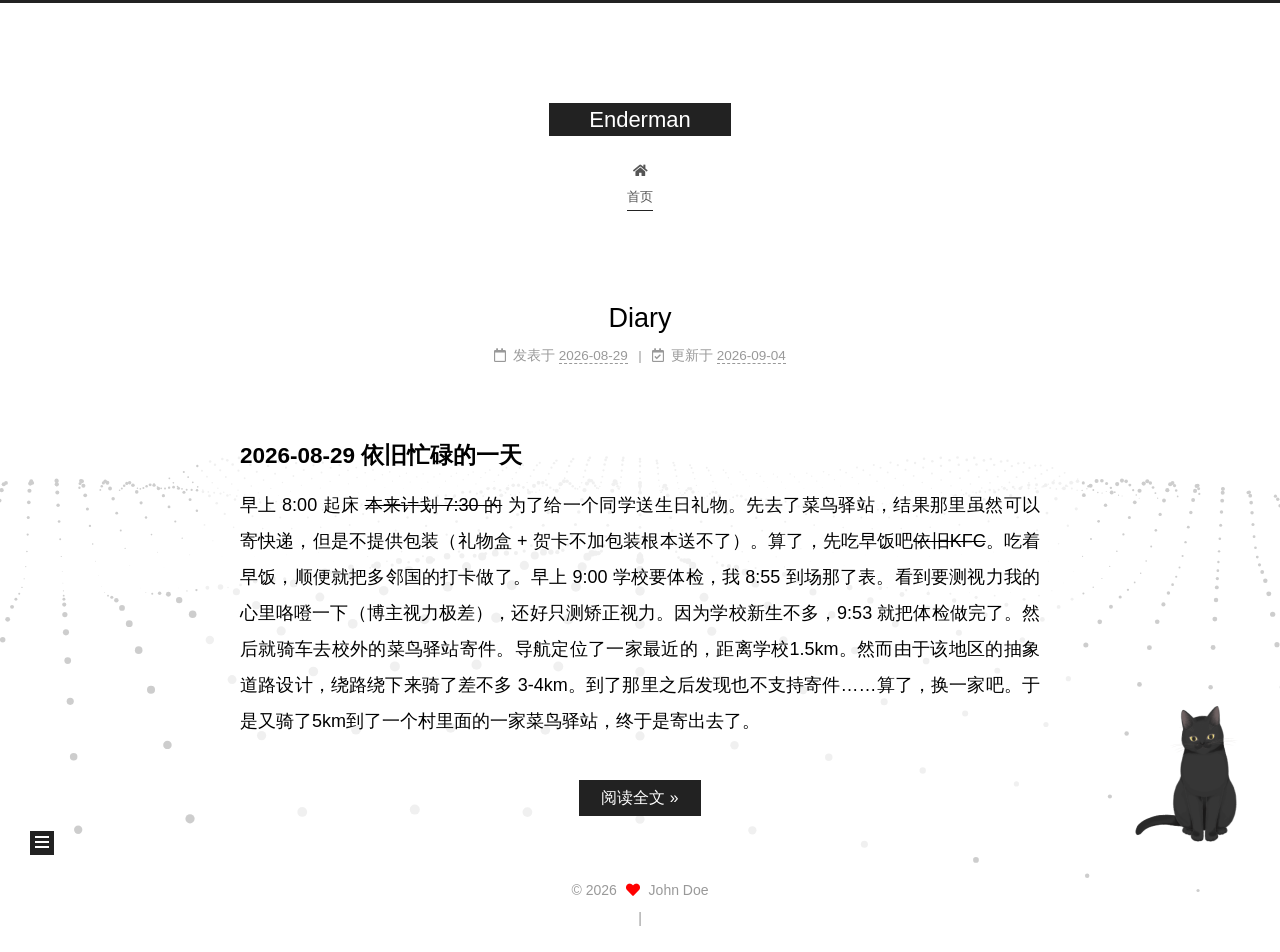
==== index.html @ 02bcd371 "Site updated: 2026-09-04 18:44:52" ====
<!DOCTYPE html>
<html lang="zh-CN">
<head>
  <meta charset="UTF-8">
<meta name="viewport" content="width=device-width, initial-scale=1, maximum-scale=2">
<meta name="theme-color" content="#222">
<meta name="generator" content="Hexo 8.1.2">
  <link rel="apple-touch-icon" sizes="180x180" href="/images/apple-touch-icon-next.png">
  <link rel="icon" type="image/png" sizes="32x32" href="/images/favicon-32x32-next.png">
  <link rel="icon" type="image/png" sizes="16x16" href="/images/favicon-16x16-next.png">
  <link rel="mask-icon" href="/images/logo.svg" color="#222">

<link rel="stylesheet" href="/css/main.css">


<link rel="stylesheet" href="/lib/font-awesome/css/all.min.css">

<script id="hexo-configurations">
    var NexT = window.NexT || {};
    var CONFIG = {"hostname":"example.com","root":"/","scheme":"Muse","version":"7.8.0","exturl":false,"sidebar":{"position":"left","display":"post","padding":18,"offset":12,"onmobile":false},"copycode":{"enable":false,"show_result":false,"style":null},"back2top":{"enable":true,"sidebar":false,"scrollpercent":true},"bookmark":{"enable":false,"color":"#222","save":"auto"},"fancybox":false,"mediumzoom":false,"lazyload":false,"pangu":false,"comments":{"style":"tabs","active":null,"storage":true,"lazyload":false,"nav":null},"algolia":{"hits":{"per_page":10},"labels":{"input_placeholder":"Search for Posts","hits_empty":"We didn't find any results for the search: ${query}","hits_stats":"${hits} results found in ${time} ms"}},"localsearch":{"enable":false,"trigger":"auto","top_n_per_article":1,"unescape":false,"preload":false},"motion":{"enable":true,"async":false,"transition":{"post_block":"fadeIn","post_header":"slideDownIn","post_body":"slideDownIn","coll_header":"slideLeftIn","sidebar":"slideUpIn"}}};
  </script>

  <meta property="og:type" content="website">
<meta property="og:title" content="Enderman">
<meta property="og:url" content="http://example.com/index.html">
<meta property="og:site_name" content="Enderman">
<meta property="og:locale" content="zh_CN">
<meta property="article:author" content="John Doe">
<meta name="twitter:card" content="summary">

<link rel="canonical" href="http://example.com/">


<script id="page-configurations">
  // https://hexo.io/docs/variables.html
  CONFIG.page = {
    sidebar: "",
    isHome : true,
    isPost : false,
    lang   : 'zh-CN'
  };
</script>

  <title>Enderman</title>
  






  <noscript>
  <style>
  .use-motion .brand,
  .use-motion .menu-item,
  .sidebar-inner,
  .use-motion .post-block,
  .use-motion .pagination,
  .use-motion .comments,
  .use-motion .post-header,
  .use-motion .post-body,
  .use-motion .collection-header { opacity: initial; }

  .use-motion .site-title,
  .use-motion .site-subtitle {
    opacity: initial;
    top: initial;
  }

  .use-motion .logo-line-before i { left: initial; }
  .use-motion .logo-line-after i { right: initial; }
  </style>
</noscript>

  <script type="text/javascript" src="/js/clicklove.js"></script>
</head>

<body itemscope itemtype="http://schema.org/WebPage">
  <div class="container use-motion">
    <div class="headband"></div>

    <header class="header" itemscope itemtype="http://schema.org/WPHeader">
      <div class="header-inner"><div class="site-brand-container">
  <div class="site-nav-toggle">
    <div class="toggle" aria-label="切换导航栏">
      <span class="toggle-line toggle-line-first"></span>
      <span class="toggle-line toggle-line-middle"></span>
      <span class="toggle-line toggle-line-last"></span>
    </div>
  </div>

  <div class="site-meta">

    <a href="/" class="brand" rel="start">
      <span class="logo-line-before"><i></i></span>
      <h1 class="site-title">Enderman</h1>
      <span class="logo-line-after"><i></i></span>
    </a>
  </div>

  <div class="site-nav-right">
    <div class="toggle popup-trigger">
    </div>
  </div>
</div>




<nav class="site-nav">
  <ul id="menu" class="main-menu menu">
        <li class="menu-item menu-item-home">

    <a href="/" rel="section"><i class="fa fa-home fa-fw"></i>首页</a>

  </li>
  </ul>
</nav>




</div>
    </header>

    
  <div class="back-to-top">
    <i class="fa fa-arrow-up"></i>
    <span>0%</span>
  </div>


    <main class="main">
      <div class="main-inner">
        <div class="content-wrap">
          

          <div class="content index posts-expand">
            
      
  
  
  <article itemscope itemtype="http://schema.org/Article" class="post-block" lang="zh-CN">
    <link itemprop="mainEntityOfPage" href="http://example.com/2026/08/29/Diary/">

    <span hidden itemprop="author" itemscope itemtype="http://schema.org/Person">
      <meta itemprop="image" content="/images/Enderman.jpg">
      <meta itemprop="name" content="John Doe">
      <meta itemprop="description" content="">
    </span>

    <span hidden itemprop="publisher" itemscope itemtype="http://schema.org/Organization">
      <meta itemprop="name" content="Enderman">
    </span>
      <header class="post-header">
        <h2 class="post-title" itemprop="name headline">
          
            <a href="/2026/08/29/Diary/" class="post-title-link" itemprop="url">Diary</a>
        </h2>

        <div class="post-meta">
            <span class="post-meta-item">
              <span class="post-meta-item-icon">
                <i class="far fa-calendar"></i>
              </span>
              <span class="post-meta-item-text">发表于</span>

              <time title="创建时间：2026-08-29 15:59:27" itemprop="dateCreated datePublished" datetime="2026-08-29T15:59:27+08:00">2026-08-29</time>
            </span>
              <span class="post-meta-item">
                <span class="post-meta-item-icon">
                  <i class="far fa-calendar-check"></i>
                </span>
                <span class="post-meta-item-text">更新于</span>
                <time title="修改时间：2026-09-04 18:44:08" itemprop="dateModified" datetime="2026-09-04T18:44:08+08:00">2026-09-04</time>
              </span>

          

        </div>
      </header>

    
    
    
    <div class="post-body" itemprop="articleBody">

      
          <h3 id="2026-08-29-依旧忙碌的一天"><a href="#2026-08-29-依旧忙碌的一天" class="headerlink" title="2026-08-29 依旧忙碌的一天"></a>2026-08-29 依旧忙碌的一天</h3><p>早上 8:00 起床 <del>本来计划 7:30 的</del> 为了给一个同学送生日礼物。先去了菜鸟驿站，结果那里虽然可以寄快递，但是不提供包装（礼物盒 + 贺卡不加包装根本送不了）。算了，先吃早饭吧<del>依旧KFC</del>。吃着早饭，顺便就把多邻国的打卡做了。早上 9:00 学校要体检，我 8:55 到场那了表。看到要测视力我的心里咯噔一下（博主视力极差），还好只测矫正视力。因为学校新生不多，9:53 就把体检做完了。然后就骑车去校外的菜鸟驿站寄件。导航定位了一家最近的，距离学校1.5km。然而由于该地区的抽象道路设计，绕路绕下来骑了差不多 3-4km。到了那里之后发现也不支持寄件……算了，换一家吧。于是又骑了5km到了一个村里面的一家菜鸟驿站，终于是寄出去了。</p>
          <!--noindex-->
            <div class="post-button">
              <a class="btn" href="/2026/08/29/Diary/#more" rel="contents">
                阅读全文 &raquo;
              </a>
            </div>
          <!--/noindex-->
        
      
    </div>

    
    
    
      <footer class="post-footer">
        <div class="post-eof"></div>
      </footer>
  </article>
  
  
  


  



          </div>
          

<script>
  window.addEventListener('tabs:register', () => {
    let { activeClass } = CONFIG.comments;
    if (CONFIG.comments.storage) {
      activeClass = localStorage.getItem('comments_active') || activeClass;
    }
    if (activeClass) {
      let activeTab = document.querySelector(`a[href="#comment-${activeClass}"]`);
      if (activeTab) {
        activeTab.click();
      }
    }
  });
  if (CONFIG.comments.storage) {
    window.addEventListener('tabs:click', event => {
      if (!event.target.matches('.tabs-comment .tab-content .tab-pane')) return;
      let commentClass = event.target.classList[1];
      localStorage.setItem('comments_active', commentClass);
    });
  }
</script>

        </div>
          
  
  <div class="toggle sidebar-toggle">
    <span class="toggle-line toggle-line-first"></span>
    <span class="toggle-line toggle-line-middle"></span>
    <span class="toggle-line toggle-line-last"></span>
  </div>

  <aside class="sidebar">
    <div class="sidebar-inner">

      <ul class="sidebar-nav motion-element">
        <li class="sidebar-nav-toc">
          文章目录
        </li>
        <li class="sidebar-nav-overview">
          站点概览
        </li>
      </ul>

      <!--noindex-->
      <div class="post-toc-wrap sidebar-panel">
      </div>
      <!--/noindex-->

      <div class="site-overview-wrap sidebar-panel">
        <div class="site-author motion-element" itemprop="author" itemscope itemtype="http://schema.org/Person">
    <img class="site-author-image" itemprop="image" alt="John Doe"
      src="/images/Enderman.jpg">
  <p class="site-author-name" itemprop="name">John Doe</p>
  <div class="site-description" itemprop="description"></div>
</div>
<div class="site-state-wrap motion-element">
  <nav class="site-state">
      <div class="site-state-item site-state-posts">
          <a href="/archives">
          <span class="site-state-item-count">1</span>
          <span class="site-state-item-name">日志</span>
        </a>
      </div>
      <div class="site-state-item site-state-tags">
        <span class="site-state-item-count">1</span>
        <span class="site-state-item-name">标签</span>
      </div>
  </nav>
</div>
  <div class="links-of-author motion-element">
      <span class="links-of-author-item">
        <a href="mailto:Xiangyu_Zheng2007@outlook.com" title="E-Mail → mailto:Xiangyu_Zheng2007@outlook.com" rel="noopener" target="_blank"><i class="fa fa-envelope fa-fw"></i>E-Mail</a>
      </span>
  </div>



      </div>

    </div>
  </aside>
  <div id="sidebar-dimmer"></div>


      </div>
    </main>

    <footer class="footer">
      <div class="footer-inner">
        

        

<div class="copyright">
  
  &copy; 
  <span itemprop="copyrightYear">2026</span>
  <span class="with-love">
    <i class="fa fa-heart"></i>
  </span>
  <span class="author" itemprop="copyrightHolder">John Doe</span>
</div>

<!--
  <div class="powered-by">由 <a href="https://hexo.io/" class="theme-link" rel="noopener" target="_blank">Hexo</a> & <a href="https://muse.theme-next.org/" class="theme-link" rel="noopener" target="_blank">NexT.Muse</a> 强力驱动
  </div>
-->

        
<div class="busuanzi-count">
  <script async src="https://busuanzi.ibruce.info/busuanzi/2.3/busuanzi.pure.mini.js"></script>
    <span class="post-meta-item" id="busuanzi_container_site_uv" style="display: none;">
      <span class="post-meta-item-icon">
        <i class="fa fa-user"></i>
      </span>
      <span class="site-uv" title="总访客量">
        <span id="busuanzi_value_site_uv"></span>
      </span>
    </span>
    <span class="post-meta-divider">|</span>
    <span class="post-meta-item" id="busuanzi_container_site_pv" style="display: none;">
      <span class="post-meta-item-icon">
        <i class="fa fa-eye"></i>
      </span>
      <span class="site-pv" title="总访问量">
        <span id="busuanzi_value_site_pv"></span>
      </span>
    </span>
</div>








      </div>
    </footer>
  </div>

  
  <script src="/lib/anime.min.js"></script>
  <script src="/lib/velocity/velocity.min.js"></script>
  <script src="/lib/velocity/velocity.ui.min.js"></script>

<script src="/js/utils.js"></script>

<script src="/js/motion.js"></script>


<script src="/js/schemes/muse.js"></script>


<script src="/js/next-boot.js"></script>


  <script defer src="/lib/three/three.min.js"></script>
    <script defer src="/lib/three/three-waves.min.js"></script>


  















  

  

<script src="/live2dw/lib/L2Dwidget.min.js?094cbace49a39548bed64abff5988b05"></script><script>L2Dwidget.init({"pluginRootPath":"live2dw/","pluginJsPath":"lib/","pluginModelPath":"assets/","tagMode":false,"log":false,"model":{"jsonPath":"/live2dw/assets/hijiki.model.json"},"display":{"position":"right","width":150,"height":300},"mobile":{"show":true}});</script></body>
</html>
---- css/main.css ----
:root {
  --body-bg-color: #fff;
  --content-bg-color: #fff;
  --card-bg-color: #f5f5f5;
  --text-color: #555;
  --blockquote-color: #666;
  --link-color: #555;
  --link-hover-color: #222;
  --brand-color: #fff;
  --brand-hover-color: #fff;
  --table-row-odd-bg-color: #f9f9f9;
  --table-row-hover-bg-color: #f5f5f5;
  --menu-item-bg-color: #f5f5f5;
  --btn-default-bg: #222;
  --btn-default-color: #fff;
  --btn-default-border-color: #222;
  --btn-default-hover-bg: #fff;
  --btn-default-hover-color: #222;
  --btn-default-hover-border-color: #222;
}
html {
  line-height: 1.15; /* 1 */
  -webkit-text-size-adjust: 100%; /* 2 */
}
body {
  margin: 0;
}
main {
  display: block;
}
h1 {
  font-size: 2em;
  margin: 0.67em 0;
}
hr {
  box-sizing: content-box; /* 1 */
  height: 0; /* 1 */
  overflow: visible; /* 2 */
}
pre {
  font-family: monospace, monospace; /* 1 */
  font-size: 1em; /* 2 */
}
a {
  background: transparent;
}
abbr[title] {
  border-bottom: none; /* 1 */
  text-decoration: underline; /* 2 */
  text-decoration: underline dotted; /* 2 */
}
b,
strong {
  font-weight: bolder;
}
code,
kbd,
samp {
  font-family: monospace, monospace; /* 1 */
  font-size: 1em; /* 2 */
}
small {
  font-size: 80%;
}
sub,
sup {
  font-size: 75%;
  line-height: 0;
  position: relative;
  vertical-align: baseline;
}
sub {
  bottom: -0.25em;
}
sup {
  top: -0.5em;
}
img {
  border-style: none;
}
button,
input,
optgroup,
select,
textarea {
  font-family: inherit; /* 1 */
  font-size: 100%; /* 1 */
  line-height: 1.15; /* 1 */
  margin: 0; /* 2 */
}
button,
input {
/* 1 */
  overflow: visible;
}
button,
select {
/* 1 */
  text-transform: none;
}
button,
[type='button'],
[type='reset'],
[type='submit'] {
  -webkit-appearance: button;
}
button::-moz-focus-inner,
[type='button']::-moz-focus-inner,
[type='reset']::-moz-focus-inner,
[type='submit']::-moz-focus-inner {
  border-style: none;
  padding: 0;
}
button:-moz-focusring,
[type='button']:-moz-focusring,
[type='reset']:-moz-focusring,
[type='submit']:-moz-focusring {
  outline: 1px dotted ButtonText;
}
fieldset {
  padding: 0.35em 0.75em 0.625em;
}
legend {
  box-sizing: border-box; /* 1 */
  color: inherit; /* 2 */
  display: table; /* 1 */
  max-width: 100%; /* 1 */
  padding: 0; /* 3 */
  white-space: normal; /* 1 */
}
progress {
  vertical-align: baseline;
}
textarea {
  overflow: auto;
}
[type='checkbox'],
[type='radio'] {
  box-sizing: border-box; /* 1 */
  padding: 0; /* 2 */
}
[type='number']::-webkit-inner-spin-button,
[type='number']::-webkit-outer-spin-button {
  height: auto;
}
[type='search'] {
  outline-offset: -2px; /* 2 */
  -webkit-appearance: textfield; /* 1 */
}
[type='search']::-webkit-search-decoration {
  -webkit-appearance: none;
}
::-webkit-file-upload-button {
  font: inherit; /* 2 */
  -webkit-appearance: button; /* 1 */
}
details {
  display: block;
}
summary {
  display: list-item;
}
template {
  display: none;
}
[hidden] {
  display: none;
}
::selection {
  background: #262a30;
  color: #eee;
}
html,
body {
  height: 100%;
}
body {
  background: var(--body-bg-color);
  color: var(--text-color);
  font-family: 'Lato', "PingFang SC", "Microsoft YaHei", sans-serif;
  font-size: 1em;
  line-height: 2;
}
@media (max-width: 991px) {
  body {
    padding-left: 0 !important;
    padding-right: 0 !important;
  }
}
h1,
h2,
h3,
h4,
h5,
h6 {
  font-family: 'Lato', "PingFang SC", "Microsoft YaHei", sans-serif;
  font-weight: bold;
  line-height: 1.5;
  margin: 20px 0 15px;
}
h1 {
  font-size: 1.5em;
}
h2 {
  font-size: 1.375em;
}
h3 {
  font-size: 1.25em;
}
h4 {
  font-size: 1.125em;
}
h5 {
  font-size: 1em;
}
h6 {
  font-size: 0.875em;
}
p {
  margin: 0 0 20px 0;
}
a,
span.exturl {
  border-bottom: 1px solid #999;
  color: var(--link-color);
  outline: 0;
  text-decoration: none;
  overflow-wrap: break-word;
  word-wrap: break-word;
  cursor: pointer;
}
a:hover,
span.exturl:hover {
  border-bottom-color: var(--link-hover-color);
  color: var(--link-hover-color);
}
iframe,
img,
video {
  display: block;
  margin-left: auto;
  margin-right: auto;
  max-width: 100%;
}
hr {
  background-image: repeating-linear-gradient(-45deg, #ddd, #ddd 4px, transparent 4px, transparent 8px);
  border: 0;
  height: 3px;
  margin: 40px 0;
}
blockquote {
  border-left: 4px solid #ddd;
  color: var(--blockquote-color);
  margin: 0;
  padding: 0 15px;
}
blockquote cite::before {
  content: '-';
  padding: 0 5px;
}
dt {
  font-weight: bold;
}
dd {
  margin: 0;
  padding: 0;
}
kbd {
  background-color: #f5f5f5;
  background-image: linear-gradient(#eee, #fff, #eee);
  border: 1px solid #ccc;
  border-radius: 0.2em;
  box-shadow: 0.1em 0.1em 0.2em rgba(0,0,0,0.1);
  color: #555;
  font-family: inherit;
  padding: 0.1em 0.3em;
  white-space: nowrap;
}
.table-container {
  overflow: auto;
}
table {
  border-collapse: collapse;
  border-spacing: 0;
  font-size: 0.875em;
  margin: 0 0 20px 0;
  width: 100%;
}
tbody tr:nth-of-type(odd) {
  background: var(--table-row-odd-bg-color);
}
tbody tr:hover {
  background: var(--table-row-hover-bg-color);
}
caption,
th,
td {
  font-weight: normal;
  padding: 8px;
  vertical-align: middle;
}
th,
td {
  border: 1px solid #ddd;
  border-bottom: 3px solid #ddd;
}
th {
  font-weight: 700;
  padding-bottom: 10px;
}
td {
  border-bottom-width: 1px;
}
.btn {
  background: var(--btn-default-bg);
  border: 2px solid var(--btn-default-border-color);
  border-radius: 0;
  color: var(--btn-default-color);
  display: inline-block;
  font-size: 0.875em;
  line-height: 2;
  padding: 0 20px;
  text-decoration: none;
  transition-property: background-color;
  transition-delay: 0s;
  transition-duration: 0.2s;
  transition-timing-function: ease-in-out;
}
.btn:hover {
  background: var(--btn-default-hover-bg);
  border-color: var(--btn-default-hover-border-color);
  color: var(--btn-default-hover-color);
}
.btn + .btn {
  margin: 0 0 8px 8px;
}
.btn .fa-fw {
  text-align: left;
  width: 1.285714285714286em;
}
.toggle {
  line-height: 0;
}
.toggle .toggle-line {
  background: #fff;
  display: inline-block;
  height: 2px;
  left: 0;
  position: relative;
  top: 0;
  transition: all 0.4s;
  vertical-align: top;
  width: 100%;
}
.toggle .toggle-line:not(:first-child) {
  margin-top: 3px;
}
.toggle.toggle-arrow .toggle-line-first {
  left: 50%;
  top: 2px;
  transform: rotate(45deg);
  width: 50%;
}
.toggle.toggle-arrow .toggle-line-middle {
  left: 2px;
  width: 90%;
}
.toggle.toggle-arrow .toggle-line-last {
  left: 50%;
  top: -2px;
  transform: rotate(-45deg);
  width: 50%;
}
.toggle.toggle-close .toggle-line-first {
  transform: rotate(-45deg);
  top: 5px;
}
.toggle.toggle-close .toggle-line-middle {
  opacity: 0;
}
.toggle.toggle-close .toggle-line-last {
  transform: rotate(45deg);
  top: -5px;
}
.highlight,
pre {
  background: #f7f7f7;
  color: #4d4d4c;
  line-height: 1.6;
  margin: 0 auto 20px;
}
pre,
code {
  font-family: consolas, Menlo, monospace, "PingFang SC", "Microsoft YaHei";
}
code {
  background: #eee;
  border-radius: 3px;
  color: #555;
  padding: 2px 4px;
  overflow-wrap: break-word;
  word-wrap: break-word;
}
.highlight *::selection {
  background: #d6d6d6;
}
.highlight pre {
  border: 0;
  margin: 0;
  padding: 10px 0;
}
.highlight table {
  border: 0;
  margin: 0;
  width: auto;
}
.highlight td {
  border: 0;
  padding: 0;
}
.highlight figcaption {
  background: #eff2f3;
  color: #4d4d4c;
  display: flex;
  font-size: 0.875em;
  justify-content: space-between;
  line-height: 1.2;
  padding: 0.5em;
}
.highlight figcaption a {
  color: #4d4d4c;
}
.highlight figcaption a:hover {
  border-bottom-color: #4d4d4c;
}
.highlight .gutter {
  -moz-user-select: none;
  -ms-user-select: none;
  -webkit-user-select: none;
  user-select: none;
}
.highlight .gutter pre {
  background: #eff2f3;
  color: #869194;
  padding-left: 10px;
  padding-right: 10px;
  text-align: right;
}
.highlight .code pre {
  background: #f7f7f7;
  padding-left: 10px;
  width: 100%;
}
.gist table {
  width: auto;
}
.gist table td {
  border: 0;
}
pre {
  overflow: auto;
  padding: 10px;
}
pre code {
  background: none;
  color: #4d4d4c;
  font-size: 0.875em;
  padding: 0;
  text-shadow: none;
}
pre .deletion {
  background: #fdd;
}
pre .addition {
  background: #dfd;
}
pre .meta {
  color: #eab700;
  -moz-user-select: none;
  -ms-user-select: none;
  -webkit-user-select: none;
  user-select: none;
}
pre .comment {
  color: #8e908c;
}
pre .variable,
pre .attribute,
pre .tag,
pre .name,
pre .regexp,
pre .ruby .constant,
pre .xml .tag .title,
pre .xml .pi,
pre .xml .doctype,
pre .html .doctype,
pre .css .id,
pre .css .class,
pre .css .pseudo {
  color: #c82829;
}
pre .number,
pre .preprocessor,
pre .built_in,
pre .builtin-name,
pre .literal,
pre .params,
pre .constant,
pre .command {
  color: #f5871f;
}
pre .ruby .class .title,
pre .css .rules .attribute,
pre .string,
pre .symbol,
pre .value,
pre .inheritance,
pre .header,
pre .ruby .symbol,
pre .xml .cdata,
pre .special,
pre .formula {
  color: #718c00;
}
pre .title,
pre .css .hexcolor {
  color: #3e999f;
}
pre .function,
pre .python .decorator,
pre .python .title,
pre .ruby .function .title,
pre .ruby .title .keyword,
pre .perl .sub,
pre .javascript .title,
pre .coffeescript .title {
  color: #4271ae;
}
pre .keyword,
pre .javascript .function {
  color: #8959a8;
}
.blockquote-center {
  border-left: none;
  margin: 40px 0;
  padding: 0;
  position: relative;
  text-align: center;
}
.blockquote-center .fa {
  display: block;
  opacity: 0.6;
  position: absolute;
  width: 100%;
}
.blockquote-center .fa-quote-left {
  border-top: 1px solid #ccc;
  text-align: left;
  top: -20px;
}
.blockquote-center .fa-quote-right {
  border-bottom: 1px solid #ccc;
  text-align: right;
  bottom: -20px;
}
.blockquote-center p,
.blockquote-center div {
  text-align: center;
}
.post-body .group-picture img {
  margin: 0 auto;
  padding: 0 3px;
}
.group-picture-row {
  margin-bottom: 6px;
  overflow: hidden;
}
.group-picture-column {
  float: left;
  margin-bottom: 10px;
}
.post-body .label {
  color: #555;
  display: inline;
  padding: 0 2px;
}
.post-body .label.default {
  background: #f0f0f0;
}
.post-body .label.primary {
  background: #efe6f7;
}
.post-body .label.info {
  background: #e5f2f8;
}
.post-body .label.success {
  background: #e7f4e9;
}
.post-body .label.warning {
  background: #fcf6e1;
}
.post-body .label.danger {
  background: #fae8eb;
}
.post-body .tabs {
  margin-bottom: 20px;
}
.post-body .tabs,
.tabs-comment {
  display: block;
  padding-top: 10px;
  position: relative;
}
.post-body .tabs ul.nav-tabs,
.tabs-comment ul.nav-tabs {
  display: flex;
  flex-wrap: wrap;
  margin: 0;
  margin-bottom: -1px;
  padding: 0;
}
@media (max-width: 413px) {
  .post-body .tabs ul.nav-tabs,
  .tabs-comment ul.nav-tabs {
    display: block;
    margin-bottom: 5px;
  }
}
.post-body .tabs ul.nav-tabs li.tab,
.tabs-comment ul.nav-tabs li.tab {
  border-bottom: 1px solid #ddd;
  border-left: 1px solid transparent;
  border-right: 1px solid transparent;
  border-top: 3px solid transparent;
  flex-grow: 1;
  list-style-type: none;
  border-radius: 0 0 0 0;
}
@media (max-width: 413px) {
  .post-body .tabs ul.nav-tabs li.tab,
  .tabs-comment ul.nav-tabs li.tab {
    border-bottom: 1px solid transparent;
    border-left: 3px solid transparent;
    border-right: 1px solid transparent;
    border-top: 1px solid transparent;
  }
}
@media (max-width: 413px) {
  .post-body .tabs ul.nav-tabs li.tab,
  .tabs-comment ul.nav-tabs li.tab {
    border-radius: 0;
  }
}
.post-body .tabs ul.nav-tabs li.tab a,
.tabs-comment ul.nav-tabs li.tab a {
  border-bottom: initial;
  display: block;
  line-height: 1.8;
  outline: 0;
  padding: 0.25em 0.75em;
  text-align: center;
  transition-delay: 0s;
  transition-duration: 0.2s;
  transition-timing-function: ease-out;
}
.post-body .tabs ul.nav-tabs li.tab a i,
.tabs-comment ul.nav-tabs li.tab a i {
  width: 1.285714285714286em;
}
.post-body .tabs ul.nav-tabs li.tab.active,
.tabs-comment ul.nav-tabs li.tab.active {
  border-bottom: 1px solid transparent;
  border-left: 1px solid #ddd;
  border-right: 1px solid #ddd;
  border-top: 3px solid #fc6423;
}
@media (max-width: 413px) {
  .post-body .tabs ul.nav-tabs li.tab.active,
  .tabs-comment ul.nav-tabs li.tab.active {
    border-bottom: 1px solid #ddd;
    border-left: 3px solid #fc6423;
    border-right: 1px solid #ddd;
    border-top: 1px solid #ddd;
  }
}
.post-body .tabs ul.nav-tabs li.tab.active a,
.tabs-comment ul.nav-tabs li.tab.active a {
  color: var(--link-color);
  cursor: default;
}
.post-body .tabs .tab-content .tab-pane,
.tabs-comment .tab-content .tab-pane {
  border: 1px solid #ddd;
  border-top: 0;
  padding: 20px 20px 0 20px;
  border-radius: 0;
}
.post-body .tabs .tab-content .tab-pane:not(.active),
.tabs-comment .tab-content .tab-pane:not(.active) {
  display: none;
}
.post-body .tabs .tab-content .tab-pane.active,
.tabs-comment .tab-content .tab-pane.active {
  display: block;
}
.post-body .tabs .tab-content .tab-pane.active:nth-of-type(1),
.tabs-comment .tab-content .tab-pane.active:nth-of-type(1) {
  border-radius: 0 0 0 0;
}
@media (max-width: 413px) {
  .post-body .tabs .tab-content .tab-pane.active:nth-of-type(1),
  .tabs-comment .tab-content .tab-pane.active:nth-of-type(1) {
    border-radius: 0;
  }
}
.post-body .note {
  border-radius: 3px;
  margin-bottom: 20px;
  padding: 1em;
  position: relative;
  border: 1px solid #eee;
  border-left-width: 5px;
}
.post-body .note h2,
.post-body .note h3,
.post-body .note h4,
.post-body .note h5,
.post-body .note h6 {
  margin-top: 0;
  border-bottom: initial;
  margin-bottom: 0;
  padding-top: 0;
}
.post-body .note p:first-child,
.post-body .note ul:first-child,
.post-body .note ol:first-child,
.post-body .note table:first-child,
.post-body .note pre:first-child,
.post-body .note blockquote:first-child,
.post-body .note img:first-child {
  margin-top: 0;
}
.post-body .note p:last-child,
.post-body .note ul:last-child,
.post-body .note ol:last-child,
.post-body .note table:last-child,
.post-body .note pre:last-child,
.post-body .note blockquote:last-child,
.post-body .note img:last-child {
  margin-bottom: 0;
}
.post-body .note.default {
  border-left-color: #777;
}
.post-body .note.default h2,
.post-body .note.default h3,
.post-body .note.default h4,
.post-body .note.default h5,
.post-body .note.default h6 {
  color: #777;
}
.post-body .note.primary {
  border-left-color: #6f42c1;
}
.post-body .note.primary h2,
.post-body .note.primary h3,
.post-body .note.primary h4,
.post-body .note.primary h5,
.post-body .note.primary h6 {
  color: #6f42c1;
}
.post-body .note.info {
  border-left-color: #428bca;
}
.post-body .note.info h2,
.post-body .note.info h3,
.post-body .note.info h4,
.post-body .note.info h5,
.post-body .note.info h6 {
  color: #428bca;
}
.post-body .note.success {
  border-left-color: #5cb85c;
}
.post-body .note.success h2,
.post-body .note.success h3,
.post-body .note.success h4,
.post-body .note.success h5,
.post-body .note.success h6 {
  color: #5cb85c;
}
.post-body .note.warning {
  border-left-color: #f0ad4e;
}
.post-body .note.warning h2,
.post-body .note.warning h3,
.post-body .note.warning h4,
.post-body .note.warning h5,
.post-body .note.warning h6 {
  color: #f0ad4e;
}
.post-body .note.danger {
  border-left-color: #d9534f;
}
.post-body .note.danger h2,
.post-body .note.danger h3,
.post-body .note.danger h4,
.post-body .note.danger h5,
.post-body .note.danger h6 {
  color: #d9534f;
}
.pagination .prev,
.pagination .next,
.pagination .page-number,
.pagination .space {
  display: inline-block;
  margin: 0 10px;
  padding: 0 11px;
  position: relative;
  top: -1px;
}
@media (max-width: 767px) {
  .pagination .prev,
  .pagination .next,
  .pagination .page-number,
  .pagination .space {
    margin: 0 5px;
  }
}
.pagination {
  border-top: 1px solid #eee;
  margin: 120px 0 0;
  text-align: center;
}
.pagination .prev,
.pagination .next,
.pagination .page-number {
  border-bottom: 0;
  border-top: 1px solid #eee;
  transition-property: border-color;
  transition-delay: 0s;
  transition-duration: 0.2s;
  transition-timing-function: ease-in-out;
}
.pagination .prev:hover,
.pagination .next:hover,
.pagination .page-number:hover {
  border-top-color: #222;
}
.pagination .space {
  margin: 0;
  padding: 0;
}
.pagination .prev {
  margin-left: 0;
}
.pagination .next {
  margin-right: 0;
}
.pagination .page-number.current {
  background: #ccc;
  border-top-color: #ccc;
  color: #fff;
}
@media (max-width: 767px) {
  .pagination {
    border-top: none;
  }
  .pagination .prev,
  .pagination .next,
  .pagination .page-number {
    border-bottom: 1px solid #eee;
    border-top: 0;
    margin-bottom: 10px;
    padding: 0 10px;
  }
  .pagination .prev:hover,
  .pagination .next:hover,
  .pagination .page-number:hover {
    border-bottom-color: #222;
  }
}
.comments {
  margin-top: 60px;
  overflow: hidden;
}
.comment-button-group {
  display: flex;
  flex-wrap: wrap-reverse;
  justify-content: center;
  margin: 1em 0;
}
.comment-button-group .comment-button {
  margin: 0.1em 0.2em;
}
.comment-button-group .comment-button.active {
  background: var(--btn-default-hover-bg);
  border-color: var(--btn-default-hover-border-color);
  color: var(--btn-default-hover-color);
}
.comment-position {
  display: none;
}
.comment-position.active {
  display: block;
}
.tabs-comment {
  background: var(--content-bg-color);
  margin-top: 4em;
  padding-top: 0;
}
.tabs-comment .comments {
  border: 0;
  box-shadow: none;
  margin-top: 0;
  padding-top: 0;
}
.container {
  min-height: 100%;
  position: relative;
}
.main-inner {
  margin: 0 auto;
  width: 700px;
}
@media (min-width: 1200px) {
  .main-inner {
    width: 800px;
  }
}
@media (min-width: 1600px) {
  .main-inner {
    width: 900px;
  }
}
@media (max-width: 767px) {
  .content-wrap {
    padding: 0 20px;
  }
}
.header {
  background: transparent;
}
.header-inner {
  margin: 0 auto;
  width: 700px;
}
@media (min-width: 1200px) {
  .header-inner {
    width: 800px;
  }
}
@media (min-width: 1600px) {
  .header-inner {
    width: 900px;
  }
}
.site-brand-container {
  display: flex;
  flex-shrink: 0;
  padding: 0 10px;
}
.headband {
  background: #222;
  height: 3px;
}
.site-meta {
  flex-grow: 1;
  text-align: center;
}
@media (max-width: 767px) {
  .site-meta {
    text-align: center;
  }
}
.brand {
  border-bottom: none;
  color: var(--brand-color);
  display: inline-block;
  line-height: 1.375em;
  padding: 0 40px;
  position: relative;
}
.brand:hover {
  color: var(--brand-hover-color);
}
.site-title {
  font-family: 'Lato', "PingFang SC", "Microsoft YaHei", sans-serif;
  font-size: 1.375em;
  font-weight: normal;
  margin: 0;
}
.site-subtitle {
  color: #999;
  font-size: 0.8125em;
  margin: 10px 0;
}
.use-motion .brand {
  opacity: 0;
}
.use-motion .site-title,
.use-motion .site-subtitle,
.use-motion .custom-logo-image {
  opacity: 0;
  position: relative;
  top: -10px;
}
.site-nav-toggle,
.site-nav-right {
  display: none;
}
@media (max-width: 767px) {
  .site-nav-toggle,
  .site-nav-right {
    display: flex;
    flex-direction: column;
    justify-content: center;
  }
}
.site-nav-toggle .toggle,
.site-nav-right .toggle {
  color: var(--text-color);
  padding: 10px;
  width: 22px;
}
.site-nav-toggle .toggle .toggle-line,
.site-nav-right .toggle .toggle-line {
  background: var(--text-color);
  border-radius: 1px;
}
.site-nav {
  display: block;
}
@media (max-width: 767px) {
  .site-nav {
    clear: both;
    display: none;
  }
}
.site-nav.site-nav-on {
  display: block;
}
.menu {
  margin-top: 20px;
  padding-left: 0;
  text-align: center;
}
.menu-item {
  display: inline-block;
  list-style: none;
  margin: 0 10px;
}
@media (max-width: 767px) {
  .menu-item {
    display: block;
    margin-top: 10px;
  }
  .menu-item.menu-item-search {
    display: none;
  }
}
.menu-item a,
.menu-item span.exturl {
  border-bottom: 0;
  display: block;
  font-size: 0.8125em;
  transition-property: border-color;
  transition-delay: 0s;
  transition-duration: 0.2s;
  transition-timing-function: ease-in-out;
}
@media (hover: none) {
  .menu-item a:hover,
  .menu-item span.exturl:hover {
    border-bottom-color: transparent !important;
  }
}
.menu-item .fa,
.menu-item .fab,
.menu-item .far,
.menu-item .fas {
  margin-right: 8px;
}
.menu-item .badge {
  display: inline-block;
  font-weight: bold;
  line-height: 1;
  margin-left: 0.35em;
  margin-top: 0.35em;
  text-align: center;
  white-space: nowrap;
}
@media (max-width: 767px) {
  .menu-item .badge {
    float: right;
    margin-left: 0;
  }
}
.menu-item-active a,
.menu .menu-item a:hover,
.menu .menu-item span.exturl:hover {
  background: var(--menu-item-bg-color);
}
.use-motion .menu-item {
  opacity: 0;
}
.sidebar {
  background: #222;
  bottom: 0;
  box-shadow: inset 0 2px 6px #000;
  position: fixed;
  top: 0;
}
@media (max-width: 991px) {
  .sidebar {
    display: none;
  }
}
.sidebar-inner {
  color: #999;
  padding: 18px 10px;
  text-align: center;
}
.cc-license {
  margin-top: 10px;
  text-align: center;
}
.cc-license .cc-opacity {
  border-bottom: none;
  opacity: 0.7;
}
.cc-license .cc-opacity:hover {
  opacity: 0.9;
}
.cc-license img {
  display: inline-block;
}
.site-author-image {
  border: 2px solid #333;
  display: block;
  margin: 0 auto;
  max-width: 96px;
  padding: 2px;
}
.site-author-name {
  color: #f5f5f5;
  font-weight: normal;
  margin: 5px 0 0;
  text-align: center;
}
.site-description {
  color: #999;
  font-size: 1em;
  margin-top: 5px;
  text-align: center;
}
.links-of-author {
  margin-top: 15px;
}
.links-of-author a,
.links-of-author span.exturl {
  border-bottom-color: #555;
  display: inline-block;
  font-size: 0.8125em;
  margin-bottom: 10px;
  margin-right: 10px;
  vertical-align: middle;
}
.links-of-author a::before,
.links-of-author span.exturl::before {
  background: #75a2ff;
  border-radius: 50%;
  content: ' ';
  display: inline-block;
  height: 4px;
  margin-right: 3px;
  vertical-align: middle;
  width: 4px;
}
.sidebar-button {
  margin-top: 15px;
}
.sidebar-button a {
  border: 1px solid #fc6423;
  border-radius: 4px;
  color: #fc6423;
  display: inline-block;
  padding: 0 15px;
}
.sidebar-button a .fa,
.sidebar-button a .fab,
.sidebar-button a .far,
.sidebar-button a .fas {
  margin-right: 5px;
}
.sidebar-button a:hover {
  background: #fc6423;
  border: 1px solid #fc6423;
  color: #fff;
}
.sidebar-button a:hover .fa,
.sidebar-button a:hover .fab,
.sidebar-button a:hover .far,
.sidebar-button a:hover .fas {
  color: #fff;
}
.links-of-blogroll {
  font-size: 0.8125em;
  margin-top: 10px;
}
.links-of-blogroll-title {
  font-size: 0.875em;
  font-weight: 600;
  margin-top: 0;
}
.links-of-blogroll-list {
  list-style: none;
  margin: 0;
  padding: 0;
}
#sidebar-dimmer {
  display: none;
}
@media (max-width: 767px) {
  #sidebar-dimmer {
    background: #000;
    display: block;
    height: 100%;
    left: 100%;
    opacity: 0;
    position: fixed;
    top: 0;
    width: 100%;
    z-index: 1100;
  }
  .sidebar-active + #sidebar-dimmer {
    opacity: 0.7;
    transform: translateX(-100%);
    transition: opacity 0.5s;
  }
}
.sidebar-nav {
  margin: 0;
  padding-bottom: 20px;
  padding-left: 0;
}
.sidebar-nav li {
  border-bottom: 1px solid transparent;
  color: #666;
  cursor: pointer;
  display: inline-block;
  font-size: 0.875em;
}
.sidebar-nav li.sidebar-nav-overview {
  margin-left: 10px;
}
.sidebar-nav li:hover {
  color: #f5f5f5;
}
.sidebar-nav .sidebar-nav-active {
  border-bottom-color: #87daff;
  color: #87daff;
}
.sidebar-nav .sidebar-nav-active:hover {
  color: #87daff;
}
.sidebar-panel {
  display: none;
  overflow-x: hidden;
  overflow-y: auto;
}
.sidebar-panel-active {
  display: block;
}
.sidebar-toggle {
  background: #222;
  bottom: 45px;
  cursor: pointer;
  height: 14px;
  left: 30px;
  padding: 5px;
  position: fixed;
  width: 14px;
  z-index: 1300;
}
@media (max-width: 991px) {
  .sidebar-toggle {
    left: 20px;
    opacity: 0.8;
    display: none;
  }
}
.sidebar-toggle:hover .toggle-line {
  background: #87daff;
}
.site-state {
  display: flex;
  justify-content: center;
  line-height: 1.4;
  margin-top: 10px;
  overflow: hidden;
  text-align: center;
  white-space: nowrap;
}
.site-state-item {
  padding: 0 15px;
}
.site-state-item:not(:first-child) {
  border-left: 1px solid #333;
}
.site-state-item a {
  border-bottom: none;
}
.site-state-item-count {
  display: block;
  font-size: 1.25em;
  font-weight: 600;
  text-align: center;
}
.site-state-item-name {
  color: inherit;
  font-size: 0.875em;
}
.footer {
  color: #999;
  font-size: 0.875em;
  padding: 20px 0;
}
.footer.footer-fixed {
  bottom: 0;
  left: 0;
  position: absolute;
  right: 0;
}
.footer-inner {
  box-sizing: border-box;
  margin: 0 auto;
  text-align: center;
  width: 700px;
}
@media (min-width: 1200px) {
  .footer-inner {
    width: 800px;
  }
}
@media (min-width: 1600px) {
  .footer-inner {
    width: 900px;
  }
}
.languages {
  display: inline-block;
  font-size: 1.125em;
  position: relative;
}
.languages .lang-select-label span {
  margin: 0 0.5em;
}
.languages .lang-select {
  height: 100%;
  left: 0;
  opacity: 0;
  position: absolute;
  top: 0;
  width: 100%;
}
.with-love {
  color: #ff0000;
  display: inline-block;
  margin: 0 5px;
}
.powered-by,
.theme-info {
  display: inline-block;
}
@-moz-keyframes iconAnimate {
  0%, 100% {
    transform: scale(1);
  }
  10%, 30% {
    transform: scale(0.9);
  }
  20%, 40%, 60%, 80% {
    transform: scale(1.1);
  }
  50%, 70% {
    transform: scale(1.1);
  }
}
@-webkit-keyframes iconAnimate {
  0%, 100% {
    transform: scale(1);
  }
  10%, 30% {
    transform: scale(0.9);
  }
  20%, 40%, 60%, 80% {
    transform: scale(1.1);
  }
  50%, 70% {
    transform: scale(1.1);
  }
}
@-o-keyframes iconAnimate {
  0%, 100% {
    transform: scale(1);
  }
  10%, 30% {
    transform: scale(0.9);
  }
  20%, 40%, 60%, 80% {
    transform: scale(1.1);
  }
  50%, 70% {
    transform: scale(1.1);
  }
}
@keyframes iconAnimate {
  0%, 100% {
    transform: scale(1);
  }
  10%, 30% {
    transform: scale(0.9);
  }
  20%, 40%, 60%, 80% {
    transform: scale(1.1);
  }
  50%, 70% {
    transform: scale(1.1);
  }
}
.back-to-top {
  font-size: 12px;
  text-align: center;
  transition-delay: 0s;
  transition-duration: 0.2s;
  transition-timing-function: ease-in-out;
}
.back-to-top {
  background: #222;
  bottom: -100px;
  box-sizing: border-box;
  color: #fff;
  cursor: pointer;
  left: 30px;
  opacity: 1;
  padding: 0 6px;
  position: fixed;
  transition-property: bottom;
  z-index: 1300;
  width: initial;
}
.back-to-top:hover {
  color: #87daff;
}
.back-to-top.back-to-top-on {
  bottom: 19px;
}
@media (max-width: 991px) {
  .back-to-top {
    left: 20px;
    opacity: 0.8;
  }
}
.post-body {
  font-family: 'Lato', "PingFang SC", "Microsoft YaHei", sans-serif;
  overflow-wrap: break-word;
  word-wrap: break-word;
}
@media (min-width: 1200px) {
  .post-body {
    font-size: 1.125em;
  }
}
.post-body .exturl .fa {
  font-size: 0.875em;
  margin-left: 4px;
}
.post-body .image-caption,
.post-body .figure .caption {
  color: #999;
  font-size: 0.875em;
  font-weight: bold;
  line-height: 1;
  margin: -20px auto 15px;
  text-align: center;
}
.post-sticky-flag {
  display: inline-block;
  transform: rotate(30deg);
}
.post-button {
  margin-top: 40px;
  text-align: center;
}
.use-motion .post-block,
.use-motion .pagination,
.use-motion .comments {
  opacity: 0;
}
.use-motion .post-header {
  opacity: 0;
}
.use-motion .post-body {
  opacity: 0;
}
.use-motion .collection-header {
  opacity: 0;
}
.posts-collapse {
  margin-left: 35px;
  position: relative;
}
@media (max-width: 767px) {
  .posts-collapse {
    margin-left: 0px;
    margin-right: 0px;
  }
}
.posts-collapse .collection-title {
  font-size: 1.125em;
  position: relative;
}
.posts-collapse .collection-title::before {
  background: #999;
  border: 1px solid #fff;
  border-radius: 50%;
  content: ' ';
  height: 10px;
  left: 0;
  margin-left: -6px;
  margin-top: -4px;
  position: absolute;
  top: 50%;
  width: 10px;
}
.posts-collapse .collection-year {
  font-size: 1.5em;
  font-weight: bold;
  margin: 60px 0;
  position: relative;
}
.posts-collapse .collection-year::before {
  background: #bbb;
  border-radius: 50%;
  content: ' ';
  height: 8px;
  left: 0;
  margin-left: -4px;
  margin-top: -4px;
  position: absolute;
  top: 50%;
  width: 8px;
}
.posts-collapse .collection-header {
  display: block;
  margin: 0 0 0 20px;
}
.posts-collapse .collection-header small {
  color: #bbb;
  margin-left: 5px;
}
.posts-collapse .post-header {
  border-bottom: 1px dashed #ccc;
  margin: 30px 0;
  padding-left: 15px;
  position: relative;
  transition-property: border;
  transition-delay: 0s;
  transition-duration: 0.2s;
  transition-timing-function: ease-in-out;
}
.posts-collapse .post-header::before {
  background: #bbb;
  border: 1px solid #fff;
  border-radius: 50%;
  content: ' ';
  height: 6px;
  left: 0;
  margin-left: -4px;
  position: absolute;
  top: 0.75em;
  transition-property: background;
  width: 6px;
  transition-delay: 0s;
  transition-duration: 0.2s;
  transition-timing-function: ease-in-out;
}
.posts-collapse .post-header:hover {
  border-bottom-color: #666;
}
.posts-collapse .post-header:hover::before {
  background: #222;
}
.posts-collapse .post-meta {
  display: inline;
  font-size: 0.75em;
  margin-right: 10px;
}
.posts-collapse .post-title {
  display: inline;
}
.posts-collapse .post-title a,
.posts-collapse .post-title span.exturl {
  border-bottom: none;
  color: var(--link-color);
}
.posts-collapse .post-title .fa-external-link-alt {
  font-size: 0.875em;
  margin-left: 5px;
}
.posts-collapse::before {
  background: #f5f5f5;
  content: ' ';
  height: 100%;
  left: 0;
  margin-left: -2px;
  position: absolute;
  top: 1.25em;
  width: 4px;
}
.post-eof {
  background: #ccc;
  height: 1px;
  margin: 80px auto 60px;
  text-align: center;
  width: 8%;
}
.post-block:last-of-type .post-eof {
  display: none;
}
.content {
  padding-top: 40px;
}
@media (min-width: 992px) {
  .post-body {
    text-align: justify;
  }
}
@media (max-width: 991px) {
  .post-body {
    text-align: justify;
  }
}
.post-body h1,
.post-body h2,
.post-body h3,
.post-body h4,
.post-body h5,
.post-body h6 {
  padding-top: 10px;
}
.post-body h1 .header-anchor,
.post-body h2 .header-anchor,
.post-body h3 .header-anchor,
.post-body h4 .header-anchor,
.post-body h5 .header-anchor,
.post-body h6 .header-anchor {
  border-bottom-style: none;
  color: #ccc;
  float: right;
  margin-left: 10px;
  visibility: hidden;
}
.post-body h1 .header-anchor:hover,
.post-body h2 .header-anchor:hover,
.post-body h3 .header-anchor:hover,
.post-body h4 .header-anchor:hover,
.post-body h5 .header-anchor:hover,
.post-body h6 .header-anchor:hover {
  color: inherit;
}
.post-body h1:hover .header-anchor,
.post-body h2:hover .header-anchor,
.post-body h3:hover .header-anchor,
.post-body h4:hover .header-anchor,
.post-body h5:hover .header-anchor,
.post-body h6:hover .header-anchor {
  visibility: visible;
}
.post-body iframe,
.post-body img,
.post-body video {
  margin-bottom: 20px;
}
.post-body .video-container {
  height: 0;
  margin-bottom: 20px;
  overflow: hidden;
  padding-top: 75%;
  position: relative;
  width: 100%;
}
.post-body .video-container iframe,
.post-body .video-container object,
.post-body .video-container embed {
  height: 100%;
  left: 0;
  margin: 0;
  position: absolute;
  top: 0;
  width: 100%;
}
.post-gallery {
  align-items: center;
  display: grid;
  grid-gap: 10px;
  grid-template-columns: 1fr 1fr 1fr;
  margin-bottom: 20px;
}
@media (max-width: 767px) {
  .post-gallery {
    grid-template-columns: 1fr 1fr;
  }
}
.post-gallery a {
  border: 0;
}
.post-gallery img {
  margin: 0;
}
.posts-expand .post-header {
  font-size: 1.125em;
}
.posts-expand .post-title {
  font-size: 1.5em;
  font-weight: normal;
  margin: initial;
  text-align: center;
  overflow-wrap: break-word;
  word-wrap: break-word;
}
.posts-expand .post-title-link {
  border-bottom: none;
  color: var(--link-color);
  display: inline-block;
  position: relative;
  vertical-align: top;
}
.posts-expand .post-title-link::before {
  background: var(--link-color);
  bottom: 0;
  content: '';
  height: 2px;
  left: 0;
  position: absolute;
  transform: scaleX(0);
  visibility: hidden;
  width: 100%;
  transition-delay: 0s;
  transition-duration: 0.2s;
  transition-timing-function: ease-in-out;
}
.posts-expand .post-title-link:hover::before {
  transform: scaleX(1);
  visibility: visible;
}
.posts-expand .post-title-link .fa-external-link-alt {
  font-size: 0.875em;
  margin-left: 5px;
}
.posts-expand .post-meta {
  color: #999;
  font-family: 'Lato', "PingFang SC", "Microsoft YaHei", sans-serif;
  font-size: 0.75em;
  margin: 3px 0 60px 0;
  text-align: center;
}
.posts-expand .post-meta .post-description {
  font-size: 0.875em;
  margin-top: 2px;
}
.posts-expand .post-meta time {
  border-bottom: 1px dashed #999;
  cursor: pointer;
}
.post-meta .post-meta-item + .post-meta-item::before {
  content: '|';
  margin: 0 0.5em;
}
.post-meta-divider {
  margin: 0 0.5em;
}
.post-meta-item-icon {
  margin-right: 3px;
}
@media (max-width: 991px) {
  .post-meta-item-icon {
    display: inline-block;
  }
}
@media (max-width: 991px) {
  .post-meta-item-text {
    display: none;
  }
}
.post-nav {
  border-top: 1px solid #eee;
  display: flex;
  justify-content: space-between;
  margin-top: 15px;
  padding: 10px 5px 0;
}
.post-nav-item {
  flex: 1;
}
.post-nav-item a {
  border-bottom: none;
  display: block;
  font-size: 0.875em;
  line-height: 1.6;
  position: relative;
}
.post-nav-item a:active {
  top: 2px;
}
.post-nav-item .fa {
  font-size: 0.75em;
}
.post-nav-item:first-child {
  margin-right: 15px;
}
.post-nav-item:first-child .fa {
  margin-right: 5px;
}
.post-nav-item:last-child {
  margin-left: 15px;
  text-align: right;
}
.post-nav-item:last-child .fa {
  margin-left: 5px;
}
.rtl.post-body p,
.rtl.post-body a,
.rtl.post-body h1,
.rtl.post-body h2,
.rtl.post-body h3,
.rtl.post-body h4,
.rtl.post-body h5,
.rtl.post-body h6,
.rtl.post-body li,
.rtl.post-body ul,
.rtl.post-body ol {
  direction: rtl;
  font-family: UKIJ Ekran;
}
.rtl.post-title {
  font-family: UKIJ Ekran;
}
.post-tags {
  margin-top: 40px;
  text-align: center;
}
.post-tags a {
  display: inline-block;
  font-size: 0.8125em;
}
.post-tags a:not(:last-child) {
  margin-right: 10px;
}
.post-widgets {
  border-top: 1px solid #eee;
  margin-top: 15px;
  text-align: center;
}
.wp_rating {
  height: 20px;
  line-height: 20px;
  margin-top: 10px;
  padding-top: 6px;
  text-align: center;
}
.social-like {
  display: flex;
  font-size: 0.875em;
  justify-content: center;
  text-align: center;
}
.reward-container {
  margin: 20px auto;
  padding: 10px 0;
  text-align: center;
  width: 90%;
}
.reward-container button {
  background: transparent;
  border: 1px solid #fc6423;
  border-radius: 0;
  color: #fc6423;
  cursor: pointer;
  line-height: 2;
  outline: 0;
  padding: 0 15px;
  vertical-align: text-top;
}
.reward-container button:hover {
  background: #fc6423;
  border: 1px solid transparent;
  color: #fa9366;
}
#qr {
  padding-top: 20px;
}
#qr a {
  border: 0;
}
#qr img {
  display: inline-block;
  margin: 0.8em 2em 0 2em;
  max-width: 100%;
  width: 180px;
}
#qr p {
  text-align: center;
}
.category-all-page .category-all-title {
  text-align: center;
}
.category-all-page .category-all {
  margin-top: 20px;
}
.category-all-page .category-list {
  list-style: none;
  margin: 0;
  padding: 0;
}
.category-all-page .category-list-item {
  margin: 5px 10px;
}
.category-all-page .category-list-count {
  color: #bbb;
}
.category-all-page .category-list-count::before {
  content: ' (';
  display: inline;
}
.category-all-page .category-list-count::after {
  content: ') ';
  display: inline;
}
.category-all-page .category-list-child {
  padding-left: 10px;
}
.event-list {
  padding: 0;
}
.event-list hr {
  background: #222;
  margin: 20px 0 45px 0;
}
.event-list hr::after {
  background: #222;
  color: #fff;
  content: 'NOW';
  display: inline-block;
  font-weight: bold;
  padding: 0 5px;
  text-align: right;
}
.event-list .event {
  background: #222;
  margin: 20px 0;
  min-height: 40px;
  padding: 15px 0 15px 10px;
}
.event-list .event .event-summary {
  color: #fff;
  margin: 0;
  padding-bottom: 3px;
}
.event-list .event .event-summary::before {
  animation: dot-flash 1s alternate infinite ease-in-out;
  color: #fff;
  content: '\f111';
  display: inline-block;
  font-size: 10px;
  margin-right: 25px;
  vertical-align: middle;
  font-family: 'Font Awesome 5 Free';
  font-weight: 900;
}
.event-list .event .event-relative-time {
  color: #bbb;
  display: inline-block;
  font-size: 12px;
  font-weight: normal;
  padding-left: 12px;
}
.event-list .event .event-details {
  color: #fff;
  display: block;
  line-height: 18px;
  margin-left: 56px;
  padding-bottom: 6px;
  padding-top: 3px;
  text-indent: -24px;
}
.event-list .event .event-details::before {
  color: #fff;
  display: inline-block;
  margin-right: 9px;
  text-align: center;
  text-indent: 0;
  width: 14px;
  font-family: 'Font Awesome 5 Free';
  font-weight: 900;
}
.event-list .event .event-details.event-location::before {
  content: '\f041';
}
.event-list .event .event-details.event-duration::before {
  content: '\f017';
}
.event-list .event-past {
  background: #f5f5f5;
}
.event-list .event-past .event-summary,
.event-list .event-past .event-details {
  color: #bbb;
  opacity: 0.9;
}
.event-list .event-past .event-summary::before,
.event-list .event-past .event-details::before {
  animation: none;
  color: #bbb;
}
@-moz-keyframes dot-flash {
  from {
    opacity: 1;
    transform: scale(1);
  }
  to {
    opacity: 0;
    transform: scale(0.8);
  }
}
@-webkit-keyframes dot-flash {
  from {
    opacity: 1;
    transform: scale(1);
  }
  to {
    opacity: 0;
    transform: scale(0.8);
  }
}
@-o-keyframes dot-flash {
  from {
    opacity: 1;
    transform: scale(1);
  }
  to {
    opacity: 0;
    transform: scale(0.8);
  }
}
@keyframes dot-flash {
  from {
    opacity: 1;
    transform: scale(1);
  }
  to {
    opacity: 0;
    transform: scale(0.8);
  }
}
ul.breadcrumb {
  font-size: 0.75em;
  list-style: none;
  margin: 1em 0;
  padding: 0 2em;
  text-align: center;
}
ul.breadcrumb li {
  display: inline;
}
ul.breadcrumb li + li::before {
  content: '/\00a0';
  font-weight: normal;
  padding: 0.5em;
}
ul.breadcrumb li + li:last-child {
  font-weight: bold;
}
.tag-cloud {
  text-align: center;
}
.tag-cloud a {
  display: inline-block;
  margin: 10px;
}
.tag-cloud a:hover {
  color: var(--link-hover-color) !important;
}
@media (max-width: 767px) {
  .header-inner,
  .main-inner,
  .footer-inner {
    width: auto;
  }
}
.header-inner {
  padding-top: 100px;
}
@media (max-width: 767px) {
  .header-inner {
    padding-top: 50px;
  }
}
.main-inner {
  padding-bottom: 60px;
}
.content {
  padding-top: 70px;
}
@media (max-width: 767px) {
  .content {
    padding-top: 35px;
  }
}
embed {
  display: block;
  margin: 0 auto 25px auto;
}
.custom-logo .site-meta-headline {
  text-align: center;
}
.custom-logo .site-title {
  color: #222;
  margin: 10px auto 0;
}
.custom-logo .site-title a {
  border: 0;
}
.custom-logo-image {
  background: #fff;
  margin: 0 auto;
  max-width: 150px;
  padding: 5px;
}
.brand {
  background: var(--btn-default-bg);
}
@media (max-width: 767px) {
  .site-nav {
    border-bottom: 1px solid #ddd;
    border-top: 1px solid #ddd;
    left: 0;
    margin: 0;
    padding: 0;
    width: 100%;
  }
}
@media (max-width: 767px) {
  .menu {
    text-align: left;
  }
}
.menu-item-active a,
.menu .menu-item a:hover,
.menu .menu-item span.exturl:hover {
  background: transparent;
  border-bottom: 1px solid var(--link-hover-color) !important;
}
@media (max-width: 767px) {
  .menu-item-active a,
  .menu .menu-item a:hover,
  .menu .menu-item span.exturl:hover {
    border-bottom: 1px dotted #ddd !important;
  }
}
@media (max-width: 767px) {
  .menu .menu-item {
    margin: 0 10px;
  }
}
.menu .menu-item a,
.menu .menu-item span.exturl {
  border-bottom: 1px solid transparent;
}
@media (max-width: 767px) {
  .menu .menu-item a,
  .menu .menu-item span.exturl {
    padding: 5px 10px;
  }
}
@media (min-width: 768px) {
  .menu .menu-item .fa,
  .menu .menu-item .fab,
  .menu .menu-item .far,
  .menu .menu-item .fas {
    display: block;
    line-height: 2;
    margin-right: 0;
    width: 100%;
  }
}
.menu .menu-item .badge {
  background: #eee;
  padding: 1px 4px;
}
.sub-menu {
  margin: 10px 0;
}
.sub-menu .menu-item {
  display: inline-block;
}
.sidebar {
  left: -320px;
}
.sidebar.sidebar-active {
  left: 0;
}
.sidebar {
  width: 320px;
  z-index: 1200;
  transition-delay: 0s;
  transition-duration: 0.2s;
  transition-timing-function: ease-out;
}
.sidebar a,
.sidebar span.exturl {
  border-bottom-color: #555;
  color: #999;
}
.sidebar a:hover,
.sidebar span.exturl:hover {
  border-bottom-color: #eee;
  color: #eee;
}
.links-of-blogroll-item {
  padding: 2px 10px;
}
.links-of-blogroll-item a,
.links-of-blogroll-item span.exturl {
  box-sizing: border-box;
  display: inline-block;
  max-width: 280px;
  overflow: hidden;
  text-overflow: ellipsis;
  white-space: nowrap;
}
.main-inner > .sub-menu,
.main-inner > .post-block,
.main-inner > .tabs-comment,
.main-inner > .comments,
.main-inner > .pagination {
  background: rgba(245,245,245,0.42);
}
body {
  color: #000;
}
.posts-expand .post-title-link {
  color: #000;
}
.posts-expand .post-meta-container {
  color: #800;
}
.sidebar {
  opacity: 0.7;
}
.header-inner {
  background: rgba(255,255,255,0.7);
}
.popup {
  opacity: 0.5;
}
.main-inner {
  background-color: rgba(255,255,255,0.7);
  padding: 0px 40px 40px 40px;
}
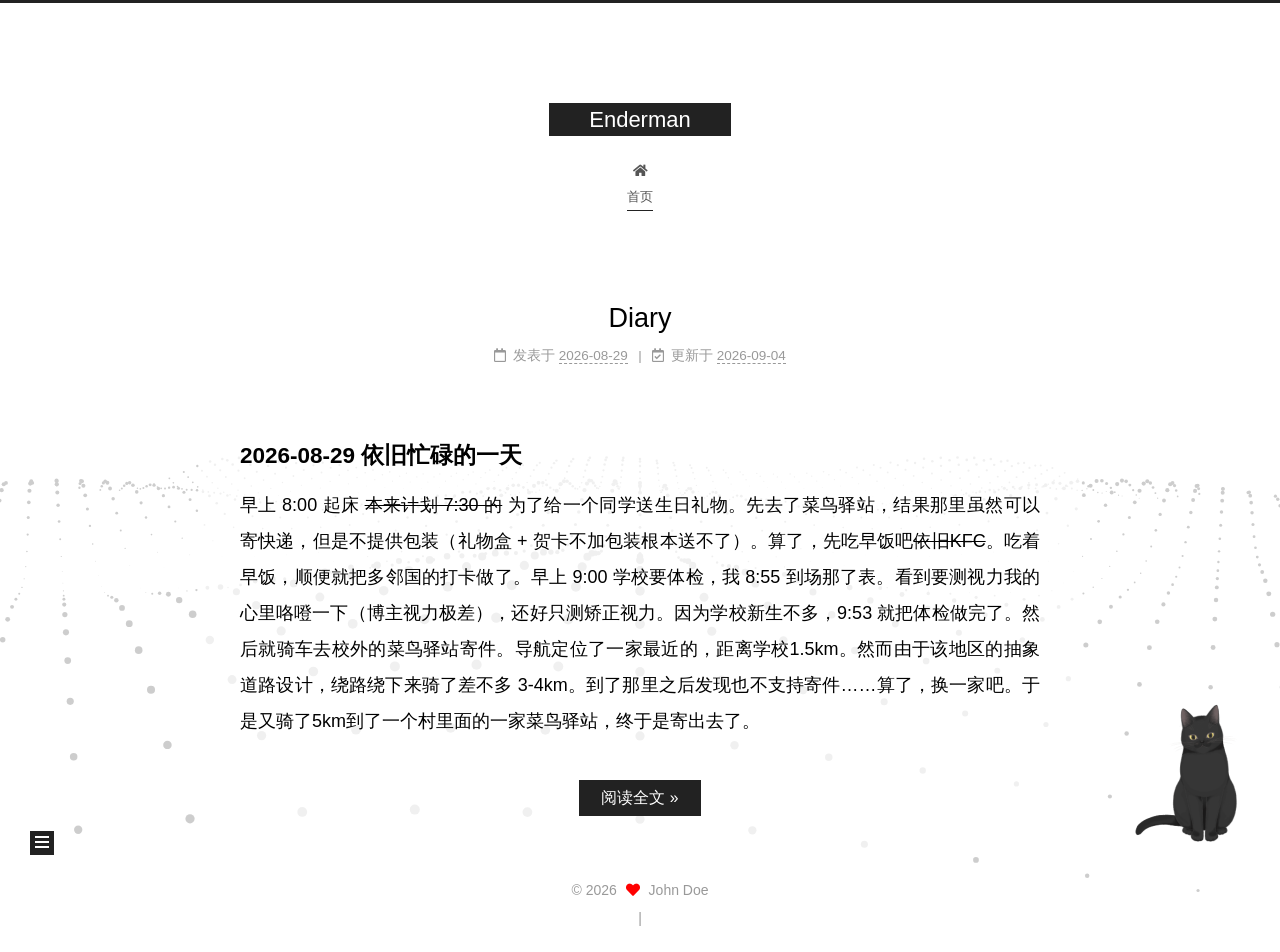
==== commit 40d6419e: "Site updated: 2026-09-04 18:46:33" ====
--- a/index.html
+++ b/index.html
@@ -172,7 +172,7 @@
                   <i class="far fa-calendar-check"></i>
                 </span>
                 <span class="post-meta-item-text">更新于</span>
-                <time title="修改时间：2026-09-04 18:44:08" itemprop="dateModified" datetime="2026-09-04T18:44:08+08:00">2026-09-04</time>
+                <time title="修改时间：2026-09-04 18:46:19" itemprop="dateModified" datetime="2026-09-04T18:46:19+08:00">2026-09-04</time>
               </span>
 
           
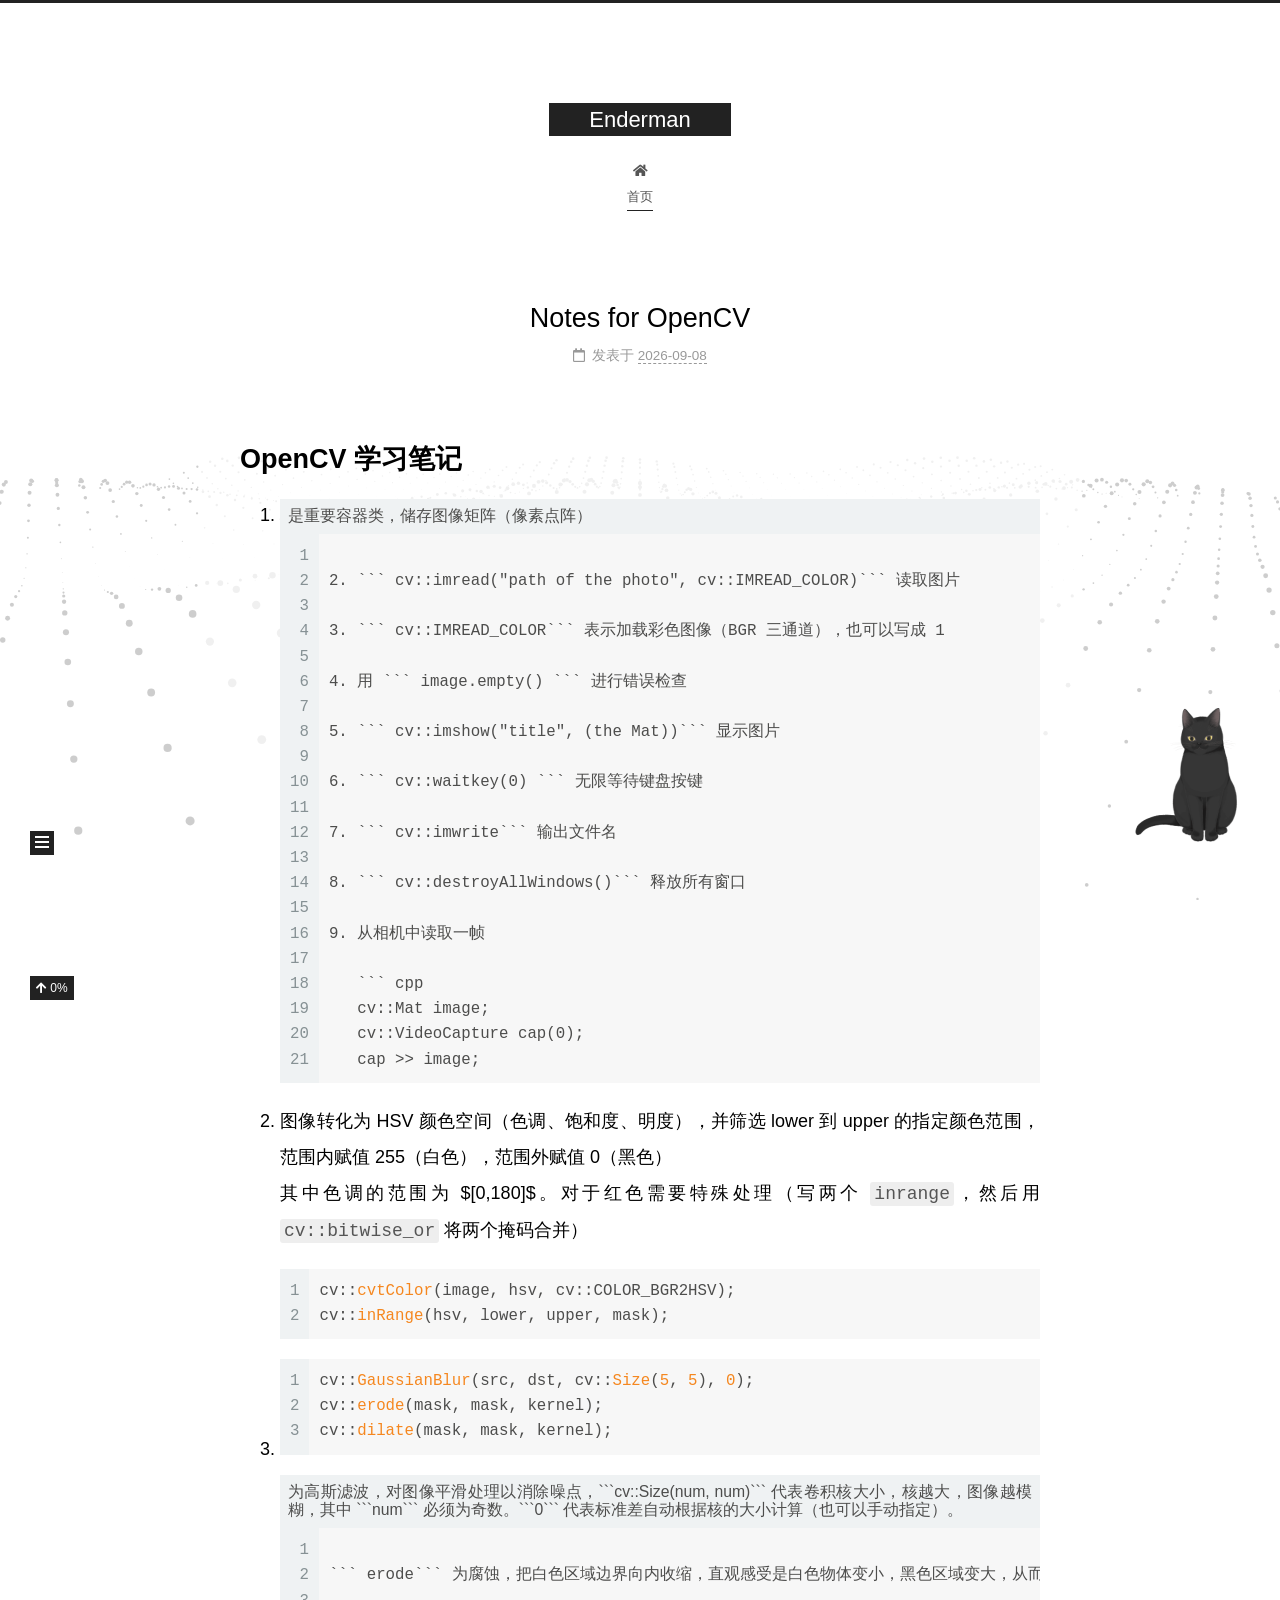
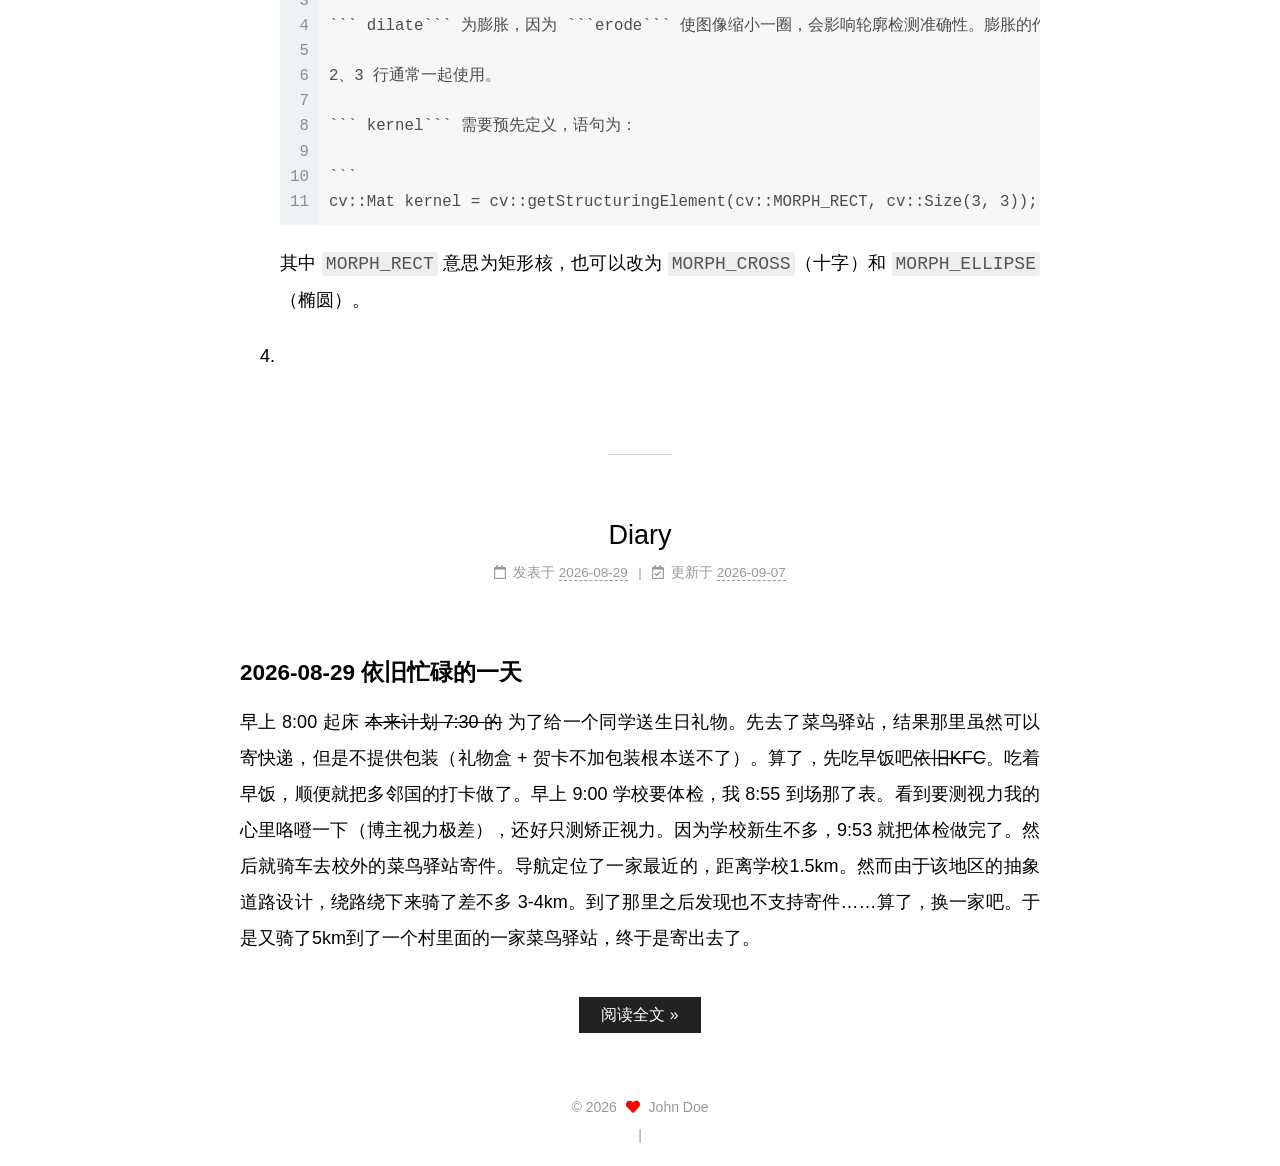
==== commit 13884f3d: "Site updated: 2026-09-08 10:15:37" ====
--- a/index.html
+++ b/index.html
@@ -141,6 +141,78 @@
   
   
   <article itemscope itemtype="http://schema.org/Article" class="post-block" lang="zh-CN">
+    <link itemprop="mainEntityOfPage" href="http://example.com/2026/09/08/Notes-for-OpenCV/">
+
+    <span hidden itemprop="author" itemscope itemtype="http://schema.org/Person">
+      <meta itemprop="image" content="/images/Enderman.jpg">
+      <meta itemprop="name" content="John Doe">
+      <meta itemprop="description" content="">
+    </span>
+
+    <span hidden itemprop="publisher" itemscope itemtype="http://schema.org/Organization">
+      <meta itemprop="name" content="Enderman">
+    </span>
+      <header class="post-header">
+        <h2 class="post-title" itemprop="name headline">
+          
+            <a href="/2026/09/08/Notes-for-OpenCV/" class="post-title-link" itemprop="url">Notes for OpenCV</a>
+        </h2>
+
+        <div class="post-meta">
+            <span class="post-meta-item">
+              <span class="post-meta-item-icon">
+                <i class="far fa-calendar"></i>
+              </span>
+              <span class="post-meta-item-text">发表于</span>
+              
+
+              <time title="创建时间：2026-09-08 09:50:00 / 修改时间：10:15:19" itemprop="dateCreated datePublished" datetime="2026-09-08T09:50:00+08:00">2026-09-08</time>
+            </span>
+
+          
+
+        </div>
+      </header>
+
+    
+    
+    
+    <div class="post-body" itemprop="articleBody">
+
+      
+          <h1 id="OpenCV-学习笔记"><a href="#OpenCV-学习笔记" class="headerlink" title="OpenCV 学习笔记"></a>OpenCV 学习笔记</h1><ol>
+<li><figure class="highlight plaintext"><figcaption><span>是重要容器类，储存图像矩阵（像素点阵）</span></figcaption><table><tr><td class="gutter"><pre><span class="line">1</span><br><span class="line">2</span><br><span class="line">3</span><br><span class="line">4</span><br><span class="line">5</span><br><span class="line">6</span><br><span class="line">7</span><br><span class="line">8</span><br><span class="line">9</span><br><span class="line">10</span><br><span class="line">11</span><br><span class="line">12</span><br><span class="line">13</span><br><span class="line">14</span><br><span class="line">15</span><br><span class="line">16</span><br><span class="line">17</span><br><span class="line">18</span><br><span class="line">19</span><br><span class="line">20</span><br><span class="line">21</span><br></pre></td><td class="code"><pre><span class="line"></span><br><span class="line">2. ``` cv::imread(&quot;path of the photo&quot;, cv::IMREAD_COLOR)``` 读取图片</span><br><span class="line"></span><br><span class="line">3. ``` cv::IMREAD_COLOR``` 表示加载彩色图像（BGR 三通道），也可以写成 1</span><br><span class="line"></span><br><span class="line">4. 用 ``` image.empty() ``` 进行错误检查 </span><br><span class="line"></span><br><span class="line">5. ``` cv::imshow(&quot;title&quot;, (the Mat))``` 显示图片</span><br><span class="line"></span><br><span class="line">6. ``` cv::waitkey(0) ``` 无限等待键盘按键</span><br><span class="line"></span><br><span class="line">7. ``` cv::imwrite``` 输出文件名</span><br><span class="line"></span><br><span class="line">8. ``` cv::destroyAllWindows()``` 释放所有窗口</span><br><span class="line"></span><br><span class="line">9. 从相机中读取一帧</span><br><span class="line"></span><br><span class="line">   ``` cpp</span><br><span class="line">   cv::Mat image;</span><br><span class="line">   cv::VideoCapture cap(0);</span><br><span class="line">   cap &gt;&gt; image;</span><br></pre></td></tr></table></figure>
+</li>
+<li><p>图像转化为 HSV 颜色空间（色调、饱和度、明度），并筛选 lower 到 upper 的指定颜色范围，范围内赋值 255（白色），范围外赋值 0（黑色）<br>其中色调的范围为 $[0,180]$。对于红色需要特殊处理（写两个 <code>inrange</code>，然后用 <code>cv::bitwise_or</code> 将两个掩码合并） </p>
+<figure class="highlight cpp"><table><tr><td class="gutter"><pre><span class="line">1</span><br><span class="line">2</span><br></pre></td><td class="code"><pre><span class="line">cv::<span class="built_in">cvtColor</span>(image, hsv, cv::COLOR_BGR2HSV);</span><br><span class="line">cv::<span class="built_in">inRange</span>(hsv, lower, upper, mask);</span><br></pre></td></tr></table></figure>
+</li>
+<li><figure class="highlight cpp"><table><tr><td class="gutter"><pre><span class="line">1</span><br><span class="line">2</span><br><span class="line">3</span><br></pre></td><td class="code"><pre><span class="line">cv::<span class="built_in">GaussianBlur</span>(src, dst, cv::<span class="built_in">Size</span>(<span class="number">5</span>, <span class="number">5</span>), <span class="number">0</span>);</span><br><span class="line">cv::<span class="built_in">erode</span>(mask, mask, kernel);</span><br><span class="line">cv::<span class="built_in">dilate</span>(mask, mask, kernel);</span><br></pre></td></tr></table></figure>
+
+<figure class="highlight plaintext"><figcaption><span>为高斯滤波，对图像平滑处理以消除噪点，```cv::Size(num, num)``` 代表卷积核大小，核越大，图像越模糊，其中 ```num``` 必须为奇数。```0``` 代表标准差自动根据核的大小计算（也可以手动指定）。</span></figcaption><table><tr><td class="gutter"><pre><span class="line">1</span><br><span class="line">2</span><br><span class="line">3</span><br><span class="line">4</span><br><span class="line">5</span><br><span class="line">6</span><br><span class="line">7</span><br><span class="line">8</span><br><span class="line">9</span><br><span class="line">10</span><br><span class="line">11</span><br></pre></td><td class="code"><pre><span class="line"></span><br><span class="line">``` erode``` 为腐蚀，把白色区域边界向内收缩，直观感受是白色物体变小，黑色区域变大，从而保留主体，去除白色噪点。</span><br><span class="line"></span><br><span class="line">``` dilate``` 为膨胀，因为 ```erode``` 使图像缩小一圈，会影响轮廓检测准确性。膨胀的作用是把缩小的尺寸补回来。</span><br><span class="line"></span><br><span class="line">2、3 行通常一起使用。</span><br><span class="line"></span><br><span class="line">``` kernel``` 需要预先定义，语句为：</span><br><span class="line"></span><br><span class="line">```  </span><br><span class="line">cv::Mat kernel = cv::getStructuringElement(cv::MORPH_RECT, cv::Size(3, 3));</span><br></pre></td></tr></table></figure>
+
+<p>其中 <code> MORPH_RECT</code> 意思为矩形核，也可以改为 <code>MORPH_CROSS</code>（十字）和 <code> MORPH_ELLIPSE</code>（椭圆）。</p>
+</li>
+<li></li>
+</ol>
+
+      
+    </div>
+
+    
+    
+    
+      <footer class="post-footer">
+        <div class="post-eof"></div>
+      </footer>
+  </article>
+  
+  
+  
+
+      
+  
+  
+  <article itemscope itemtype="http://schema.org/Article" class="post-block" lang="zh-CN">
     <link itemprop="mainEntityOfPage" href="http://example.com/2026/08/29/Diary/">
 
     <span hidden itemprop="author" itemscope itemtype="http://schema.org/Person">
@@ -172,7 +244,7 @@
                   <i class="far fa-calendar-check"></i>
                 </span>
                 <span class="post-meta-item-text">更新于</span>
-                <time title="修改时间：2026-09-04 18:46:19" itemprop="dateModified" datetime="2026-09-04T18:46:19+08:00">2026-09-04</time>
+                <time title="修改时间：2026-09-07 16:21:07" itemprop="dateModified" datetime="2026-09-07T16:21:07+08:00">2026-09-07</time>
               </span>
 
           
@@ -276,12 +348,12 @@
   <nav class="site-state">
       <div class="site-state-item site-state-posts">
           <a href="/archives">
-          <span class="site-state-item-count">1</span>
+          <span class="site-state-item-count">2</span>
           <span class="site-state-item-name">日志</span>
         </a>
       </div>
       <div class="site-state-item site-state-tags">
-        <span class="site-state-item-count">1</span>
+        <span class="site-state-item-count">2</span>
         <span class="site-state-item-name">标签</span>
       </div>
   </nav>
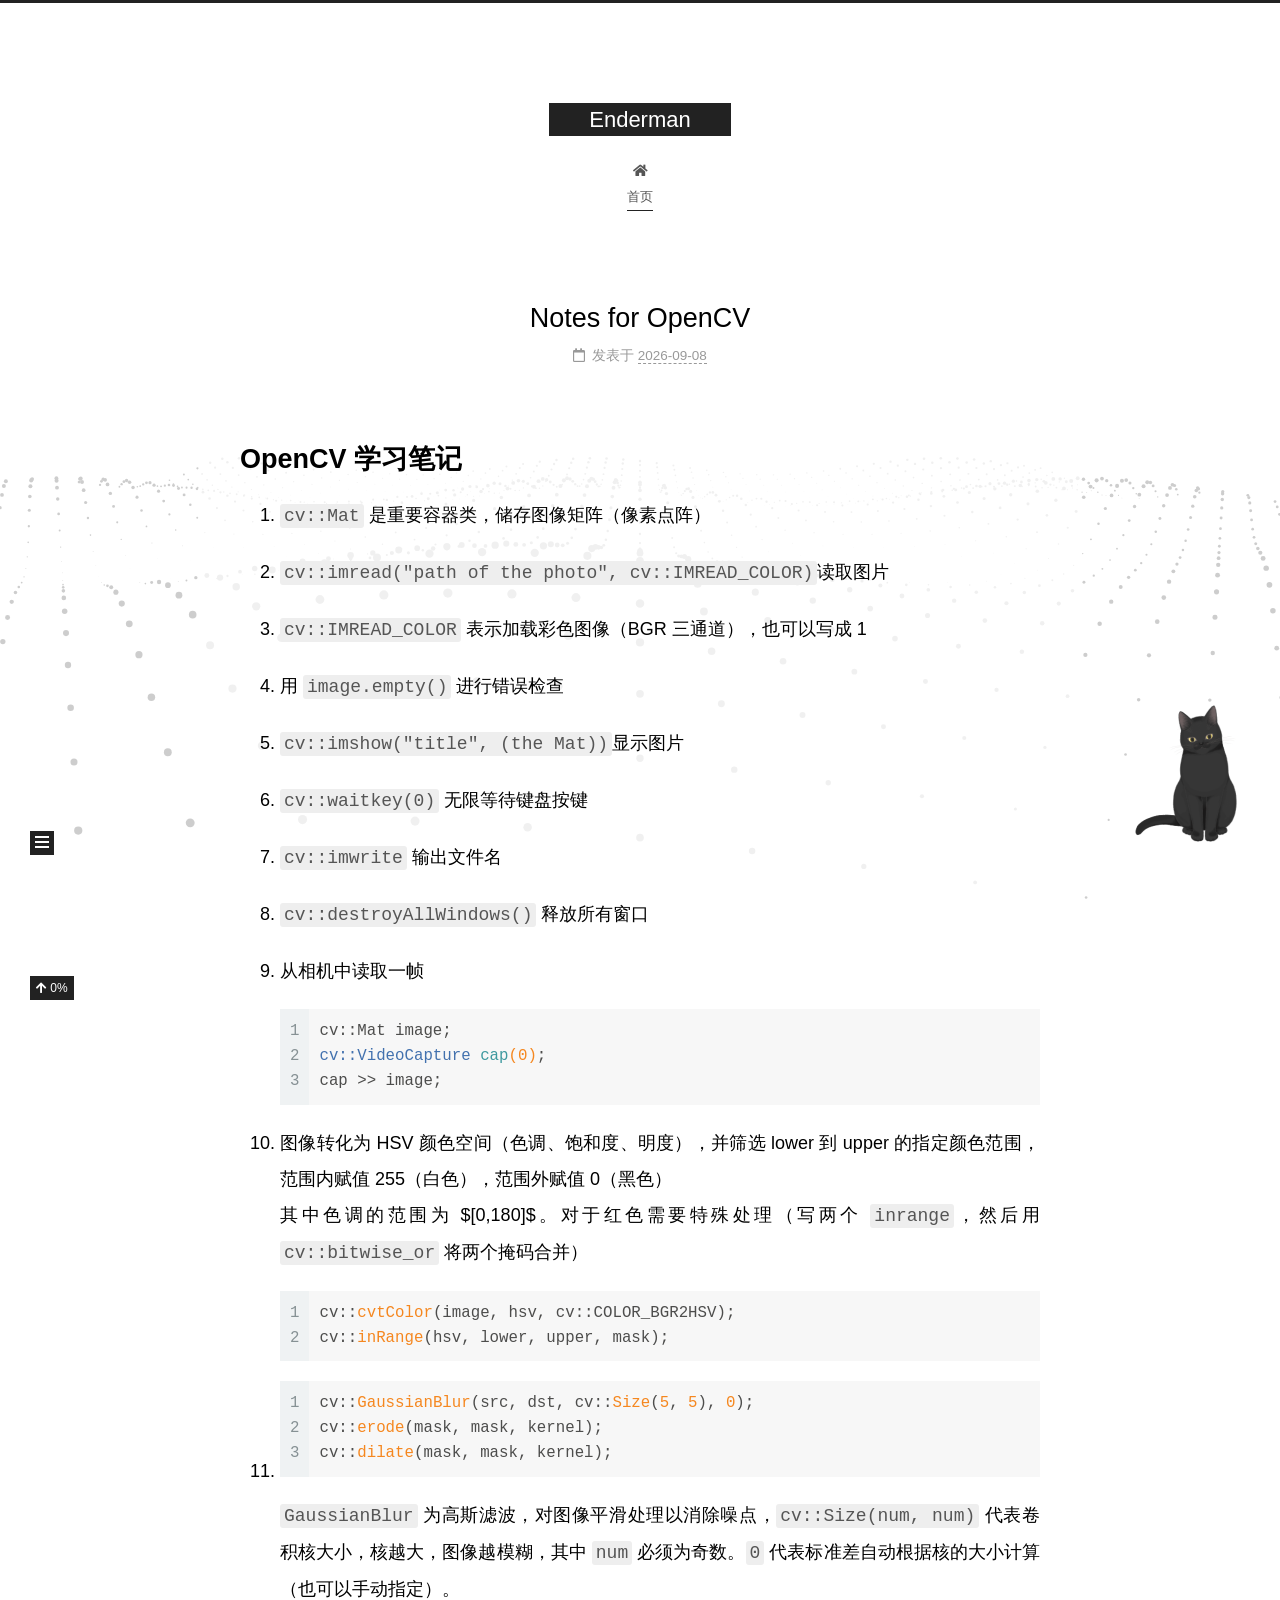
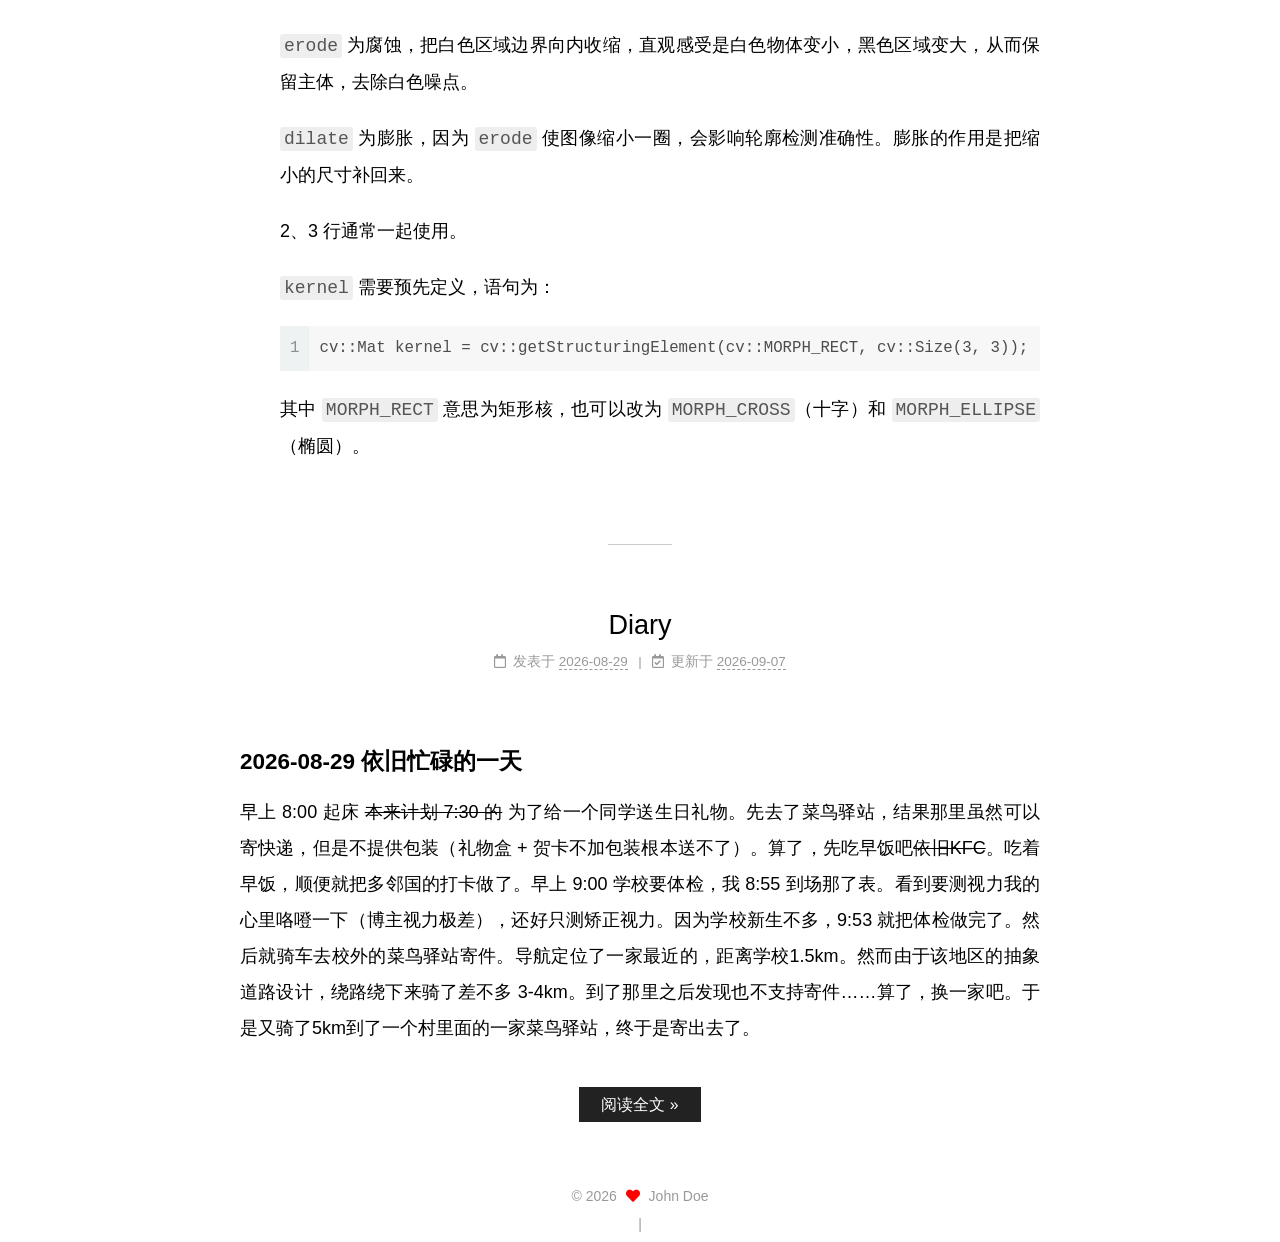
==== commit e05bb690: "Site updated: 2026-09-08 10:21:28" ====
--- a/index.html
+++ b/index.html
@@ -166,7 +166,7 @@
               <span class="post-meta-item-text">发表于</span>
               
 
-              <time title="创建时间：2026-09-08 09:50:00 / 修改时间：10:15:19" itemprop="dateCreated datePublished" datetime="2026-09-08T09:50:00+08:00">2026-09-08</time>
+              <time title="创建时间：2026-09-08 09:50:00 / 修改时间：10:20:59" itemprop="dateCreated datePublished" datetime="2026-09-08T09:50:00+08:00">2026-09-08</time>
             </span>
 
           
@@ -181,18 +181,39 @@
 
       
           <h1 id="OpenCV-学习笔记"><a href="#OpenCV-学习笔记" class="headerlink" title="OpenCV 学习笔记"></a>OpenCV 学习笔记</h1><ol>
-<li><figure class="highlight plaintext"><figcaption><span>是重要容器类，储存图像矩阵（像素点阵）</span></figcaption><table><tr><td class="gutter"><pre><span class="line">1</span><br><span class="line">2</span><br><span class="line">3</span><br><span class="line">4</span><br><span class="line">5</span><br><span class="line">6</span><br><span class="line">7</span><br><span class="line">8</span><br><span class="line">9</span><br><span class="line">10</span><br><span class="line">11</span><br><span class="line">12</span><br><span class="line">13</span><br><span class="line">14</span><br><span class="line">15</span><br><span class="line">16</span><br><span class="line">17</span><br><span class="line">18</span><br><span class="line">19</span><br><span class="line">20</span><br><span class="line">21</span><br></pre></td><td class="code"><pre><span class="line"></span><br><span class="line">2. ``` cv::imread(&quot;path of the photo&quot;, cv::IMREAD_COLOR)``` 读取图片</span><br><span class="line"></span><br><span class="line">3. ``` cv::IMREAD_COLOR``` 表示加载彩色图像（BGR 三通道），也可以写成 1</span><br><span class="line"></span><br><span class="line">4. 用 ``` image.empty() ``` 进行错误检查 </span><br><span class="line"></span><br><span class="line">5. ``` cv::imshow(&quot;title&quot;, (the Mat))``` 显示图片</span><br><span class="line"></span><br><span class="line">6. ``` cv::waitkey(0) ``` 无限等待键盘按键</span><br><span class="line"></span><br><span class="line">7. ``` cv::imwrite``` 输出文件名</span><br><span class="line"></span><br><span class="line">8. ``` cv::destroyAllWindows()``` 释放所有窗口</span><br><span class="line"></span><br><span class="line">9. 从相机中读取一帧</span><br><span class="line"></span><br><span class="line">   ``` cpp</span><br><span class="line">   cv::Mat image;</span><br><span class="line">   cv::VideoCapture cap(0);</span><br><span class="line">   cap &gt;&gt; image;</span><br></pre></td></tr></table></figure>
+<li><p><code>cv::Mat</code> 是重要容器类，储存图像矩阵（像素点阵）</p>
+</li>
+<li><p><code>cv::imread(&quot;path of the photo&quot;, cv::IMREAD_COLOR)</code>读取图片</p>
+</li>
+<li><p><code> cv::IMREAD_COLOR</code> 表示加载彩色图像（BGR 三通道），也可以写成 1</p>
+</li>
+<li><p>用 <code>image.empty()</code> 进行错误检查 </p>
+</li>
+<li><p><code> cv::imshow(&quot;title&quot;, (the Mat))</code>显示图片</p>
+</li>
+<li><p><code>cv::waitkey(0)</code> 无限等待键盘按键</p>
+</li>
+<li><p><code> cv::imwrite</code> 输出文件名</p>
+</li>
+<li><p><code> cv::destroyAllWindows()</code> 释放所有窗口</p>
+</li>
+<li><p>从相机中读取一帧</p>
+<figure class="highlight cpp"><table><tr><td class="gutter"><pre><span class="line">1</span><br><span class="line">2</span><br><span class="line">3</span><br></pre></td><td class="code"><pre><span class="line">cv::Mat image;</span><br><span class="line"><span class="function">cv::VideoCapture <span class="title">cap</span><span class="params">(<span class="number">0</span>)</span></span>;</span><br><span class="line">cap &gt;&gt; image;</span><br></pre></td></tr></table></figure>
 </li>
 <li><p>图像转化为 HSV 颜色空间（色调、饱和度、明度），并筛选 lower 到 upper 的指定颜色范围，范围内赋值 255（白色），范围外赋值 0（黑色）<br>其中色调的范围为 $[0,180]$。对于红色需要特殊处理（写两个 <code>inrange</code>，然后用 <code>cv::bitwise_or</code> 将两个掩码合并） </p>
 <figure class="highlight cpp"><table><tr><td class="gutter"><pre><span class="line">1</span><br><span class="line">2</span><br></pre></td><td class="code"><pre><span class="line">cv::<span class="built_in">cvtColor</span>(image, hsv, cv::COLOR_BGR2HSV);</span><br><span class="line">cv::<span class="built_in">inRange</span>(hsv, lower, upper, mask);</span><br></pre></td></tr></table></figure>
 </li>
 <li><figure class="highlight cpp"><table><tr><td class="gutter"><pre><span class="line">1</span><br><span class="line">2</span><br><span class="line">3</span><br></pre></td><td class="code"><pre><span class="line">cv::<span class="built_in">GaussianBlur</span>(src, dst, cv::<span class="built_in">Size</span>(<span class="number">5</span>, <span class="number">5</span>), <span class="number">0</span>);</span><br><span class="line">cv::<span class="built_in">erode</span>(mask, mask, kernel);</span><br><span class="line">cv::<span class="built_in">dilate</span>(mask, mask, kernel);</span><br></pre></td></tr></table></figure>
 
-<figure class="highlight plaintext"><figcaption><span>为高斯滤波，对图像平滑处理以消除噪点，```cv::Size(num, num)``` 代表卷积核大小，核越大，图像越模糊，其中 ```num``` 必须为奇数。```0``` 代表标准差自动根据核的大小计算（也可以手动指定）。</span></figcaption><table><tr><td class="gutter"><pre><span class="line">1</span><br><span class="line">2</span><br><span class="line">3</span><br><span class="line">4</span><br><span class="line">5</span><br><span class="line">6</span><br><span class="line">7</span><br><span class="line">8</span><br><span class="line">9</span><br><span class="line">10</span><br><span class="line">11</span><br></pre></td><td class="code"><pre><span class="line"></span><br><span class="line">``` erode``` 为腐蚀，把白色区域边界向内收缩，直观感受是白色物体变小，黑色区域变大，从而保留主体，去除白色噪点。</span><br><span class="line"></span><br><span class="line">``` dilate``` 为膨胀，因为 ```erode``` 使图像缩小一圈，会影响轮廓检测准确性。膨胀的作用是把缩小的尺寸补回来。</span><br><span class="line"></span><br><span class="line">2、3 行通常一起使用。</span><br><span class="line"></span><br><span class="line">``` kernel``` 需要预先定义，语句为：</span><br><span class="line"></span><br><span class="line">```  </span><br><span class="line">cv::Mat kernel = cv::getStructuringElement(cv::MORPH_RECT, cv::Size(3, 3));</span><br></pre></td></tr></table></figure>
+<p><code> GaussianBlur</code> 为高斯滤波，对图像平滑处理以消除噪点，<code>cv::Size(num, num)</code> 代表卷积核大小，核越大，图像越模糊，其中 <code>num</code> 必须为奇数。<code>0</code> 代表标准差自动根据核的大小计算（也可以手动指定）。</p>
+<p><code> erode</code> 为腐蚀，把白色区域边界向内收缩，直观感受是白色物体变小，黑色区域变大，从而保留主体，去除白色噪点。</p>
+<p><code> dilate</code> 为膨胀，因为 <code>erode</code> 使图像缩小一圈，会影响轮廓检测准确性。膨胀的作用是把缩小的尺寸补回来。</p>
+<p>2、3 行通常一起使用。</p>
+<p><code> kernel</code> 需要预先定义，语句为：</p>
+<figure class="highlight plaintext"><table><tr><td class="gutter"><pre><span class="line">1</span><br></pre></td><td class="code"><pre><span class="line">cv::Mat kernel = cv::getStructuringElement(cv::MORPH_RECT, cv::Size(3, 3));</span><br></pre></td></tr></table></figure>
 
 <p>其中 <code> MORPH_RECT</code> 意思为矩形核，也可以改为 <code>MORPH_CROSS</code>（十字）和 <code> MORPH_ELLIPSE</code>（椭圆）。</p>
 </li>
-<li></li>
 </ol>
 
       
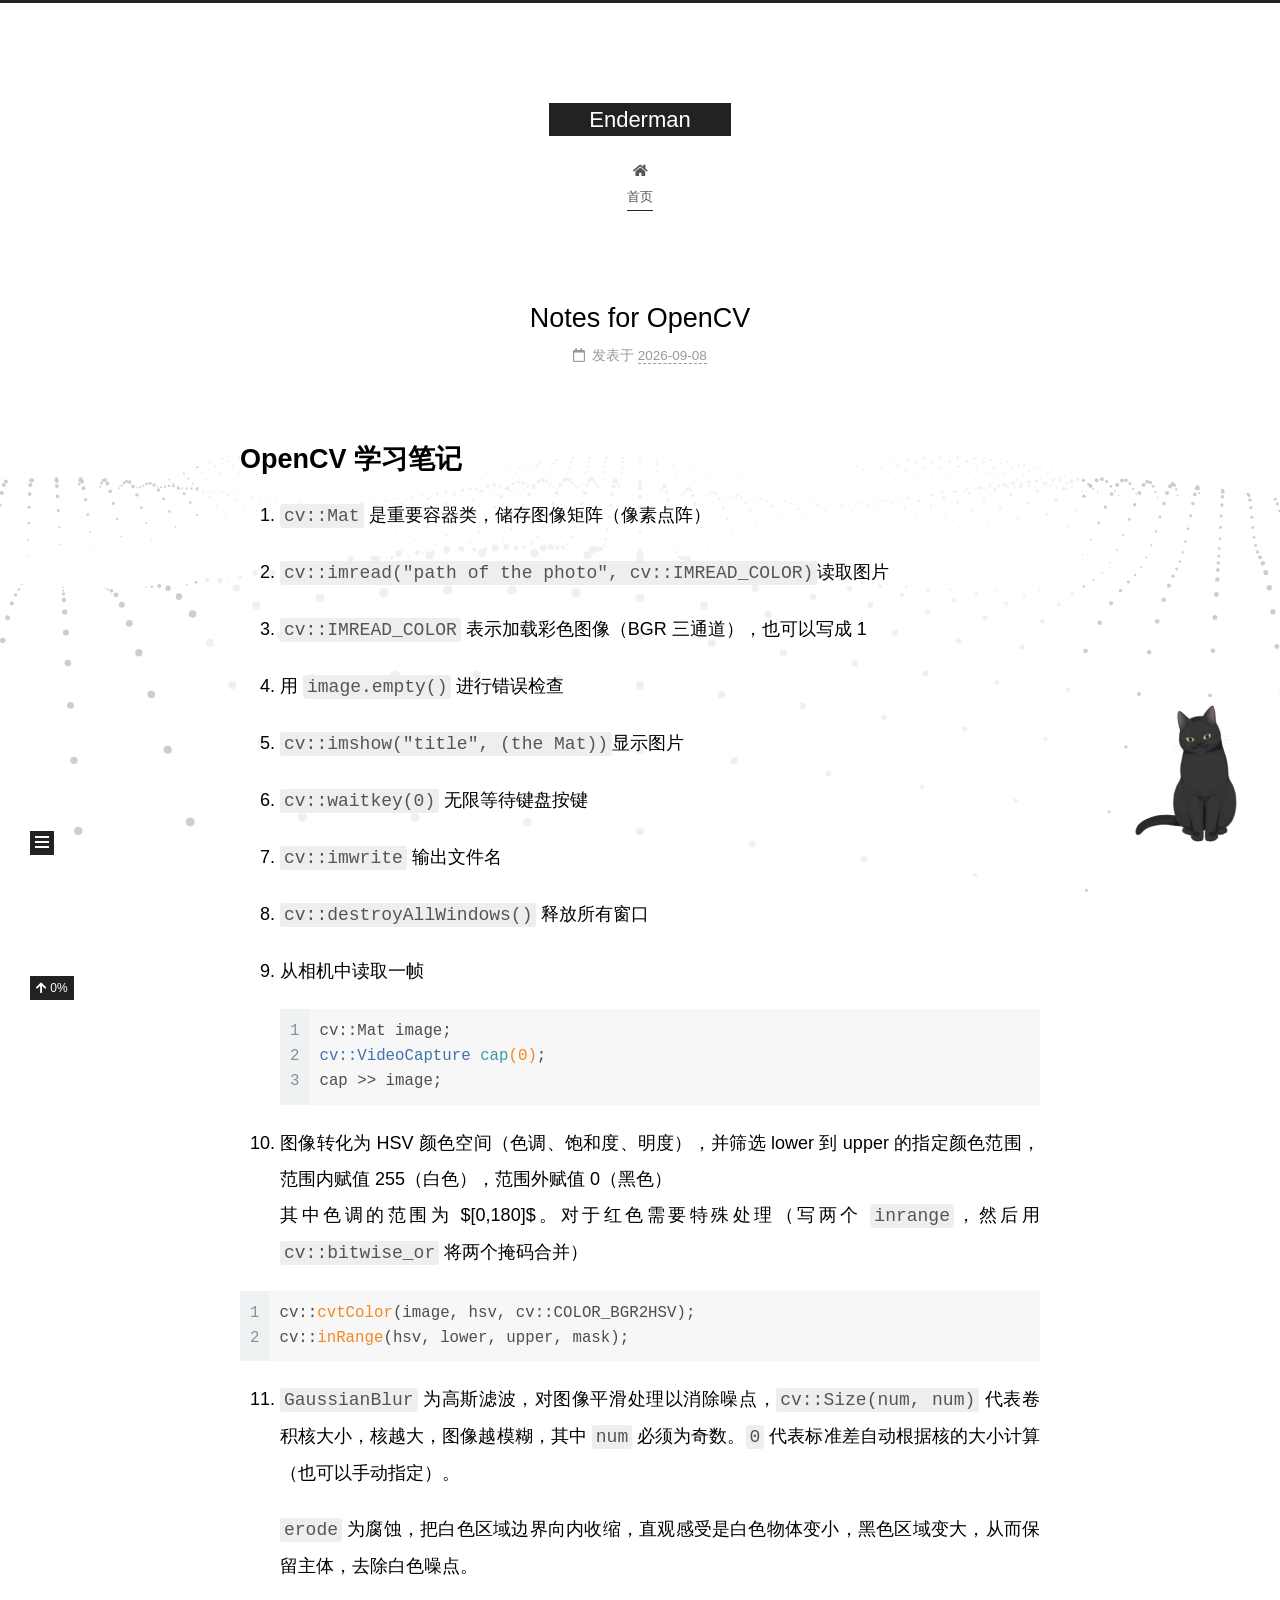
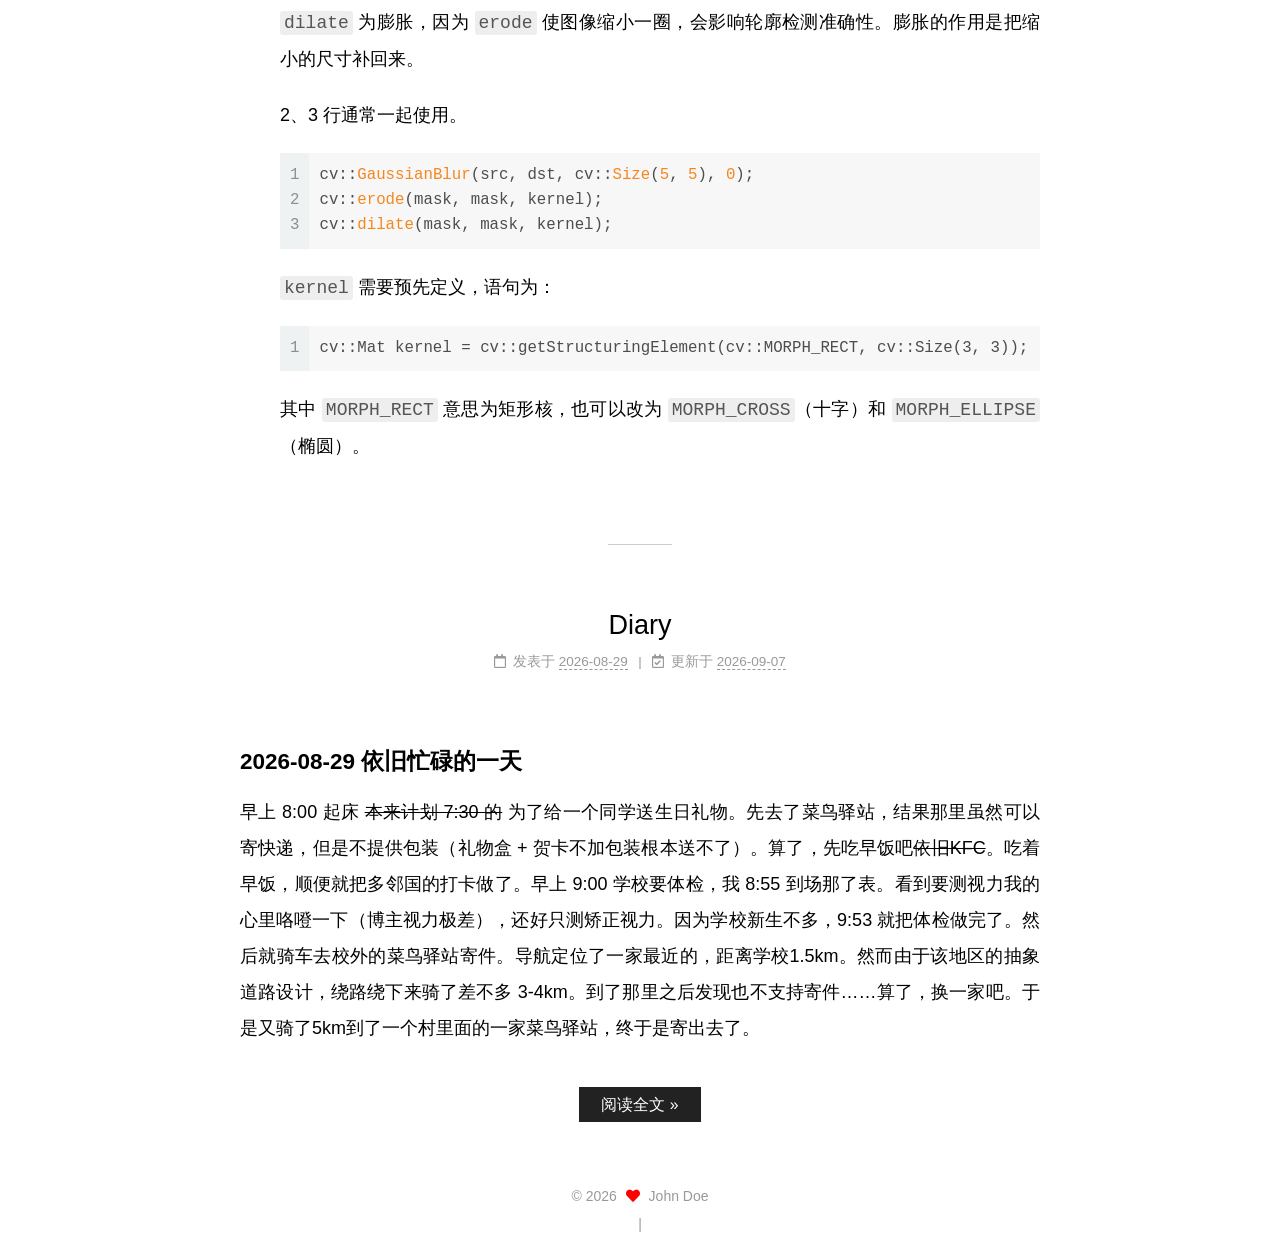
==== commit f7331535: "Site updated: 2026-09-08 10:23:52" ====
--- a/index.html
+++ b/index.html
@@ -166,7 +166,7 @@
               <span class="post-meta-item-text">发表于</span>
               
 
-              <time title="创建时间：2026-09-08 09:50:00 / 修改时间：10:20:59" itemprop="dateCreated datePublished" datetime="2026-09-08T09:50:00+08:00">2026-09-08</time>
+              <time title="创建时间：2026-09-08 09:50:00 / 修改时间：10:23:40" itemprop="dateCreated datePublished" datetime="2026-09-08T09:50:00+08:00">2026-09-08</time>
             </span>
 
           
@@ -200,15 +200,18 @@
 <li><p>从相机中读取一帧</p>
 <figure class="highlight cpp"><table><tr><td class="gutter"><pre><span class="line">1</span><br><span class="line">2</span><br><span class="line">3</span><br></pre></td><td class="code"><pre><span class="line">cv::Mat image;</span><br><span class="line"><span class="function">cv::VideoCapture <span class="title">cap</span><span class="params">(<span class="number">0</span>)</span></span>;</span><br><span class="line">cap &gt;&gt; image;</span><br></pre></td></tr></table></figure>
 </li>
-<li><p>图像转化为 HSV 颜色空间（色调、饱和度、明度），并筛选 lower 到 upper 的指定颜色范围，范围内赋值 255（白色），范围外赋值 0（黑色）<br>其中色调的范围为 $[0,180]$。对于红色需要特殊处理（写两个 <code>inrange</code>，然后用 <code>cv::bitwise_or</code> 将两个掩码合并） </p>
-<figure class="highlight cpp"><table><tr><td class="gutter"><pre><span class="line">1</span><br><span class="line">2</span><br></pre></td><td class="code"><pre><span class="line">cv::<span class="built_in">cvtColor</span>(image, hsv, cv::COLOR_BGR2HSV);</span><br><span class="line">cv::<span class="built_in">inRange</span>(hsv, lower, upper, mask);</span><br></pre></td></tr></table></figure>
-</li>
-<li><figure class="highlight cpp"><table><tr><td class="gutter"><pre><span class="line">1</span><br><span class="line">2</span><br><span class="line">3</span><br></pre></td><td class="code"><pre><span class="line">cv::<span class="built_in">GaussianBlur</span>(src, dst, cv::<span class="built_in">Size</span>(<span class="number">5</span>, <span class="number">5</span>), <span class="number">0</span>);</span><br><span class="line">cv::<span class="built_in">erode</span>(mask, mask, kernel);</span><br><span class="line">cv::<span class="built_in">dilate</span>(mask, mask, kernel);</span><br></pre></td></tr></table></figure>
-
-<p><code> GaussianBlur</code> 为高斯滤波，对图像平滑处理以消除噪点，<code>cv::Size(num, num)</code> 代表卷积核大小，核越大，图像越模糊，其中 <code>num</code> 必须为奇数。<code>0</code> 代表标准差自动根据核的大小计算（也可以手动指定）。</p>
+<li><p>图像转化为 HSV 颜色空间（色调、饱和度、明度），并筛选 lower 到 upper 的指定颜色范围，范围内赋值 255（白色），范围外赋值 0（黑色）<br>   其中色调的范围为 $[0,180]$。对于红色需要特殊处理（写两个 <code>inrange</code>，然后用 <code>cv::bitwise_or</code> 将两个掩码合并）</p>
+</li>
+</ol>
+   <figure class="highlight cpp"><table><tr><td class="gutter"><pre><span class="line">1</span><br><span class="line">2</span><br></pre></td><td class="code"><pre><span class="line">cv::<span class="built_in">cvtColor</span>(image, hsv, cv::COLOR_BGR2HSV);</span><br><span class="line">cv::<span class="built_in">inRange</span>(hsv, lower, upper, mask);</span><br></pre></td></tr></table></figure>
+
+<ol start="11">
+<li><p><code> GaussianBlur</code> 为高斯滤波，对图像平滑处理以消除噪点，<code>cv::Size(num, num)</code> 代表卷积核大小，核越大，图像越模糊，其中 <code>num</code> 必须为奇数。<code>0</code> 代表标准差自动根据核的大小计算（也可以手动指定）。</p>
 <p><code> erode</code> 为腐蚀，把白色区域边界向内收缩，直观感受是白色物体变小，黑色区域变大，从而保留主体，去除白色噪点。</p>
 <p><code> dilate</code> 为膨胀，因为 <code>erode</code> 使图像缩小一圈，会影响轮廓检测准确性。膨胀的作用是把缩小的尺寸补回来。</p>
 <p>2、3 行通常一起使用。</p>
+<figure class="highlight cpp"><table><tr><td class="gutter"><pre><span class="line">1</span><br><span class="line">2</span><br><span class="line">3</span><br></pre></td><td class="code"><pre><span class="line">cv::<span class="built_in">GaussianBlur</span>(src, dst, cv::<span class="built_in">Size</span>(<span class="number">5</span>, <span class="number">5</span>), <span class="number">0</span>);</span><br><span class="line">cv::<span class="built_in">erode</span>(mask, mask, kernel);</span><br><span class="line">cv::<span class="built_in">dilate</span>(mask, mask, kernel);</span><br></pre></td></tr></table></figure>
+
 <p><code> kernel</code> 需要预先定义，语句为：</p>
 <figure class="highlight plaintext"><table><tr><td class="gutter"><pre><span class="line">1</span><br></pre></td><td class="code"><pre><span class="line">cv::Mat kernel = cv::getStructuringElement(cv::MORPH_RECT, cv::Size(3, 3));</span><br></pre></td></tr></table></figure>
 
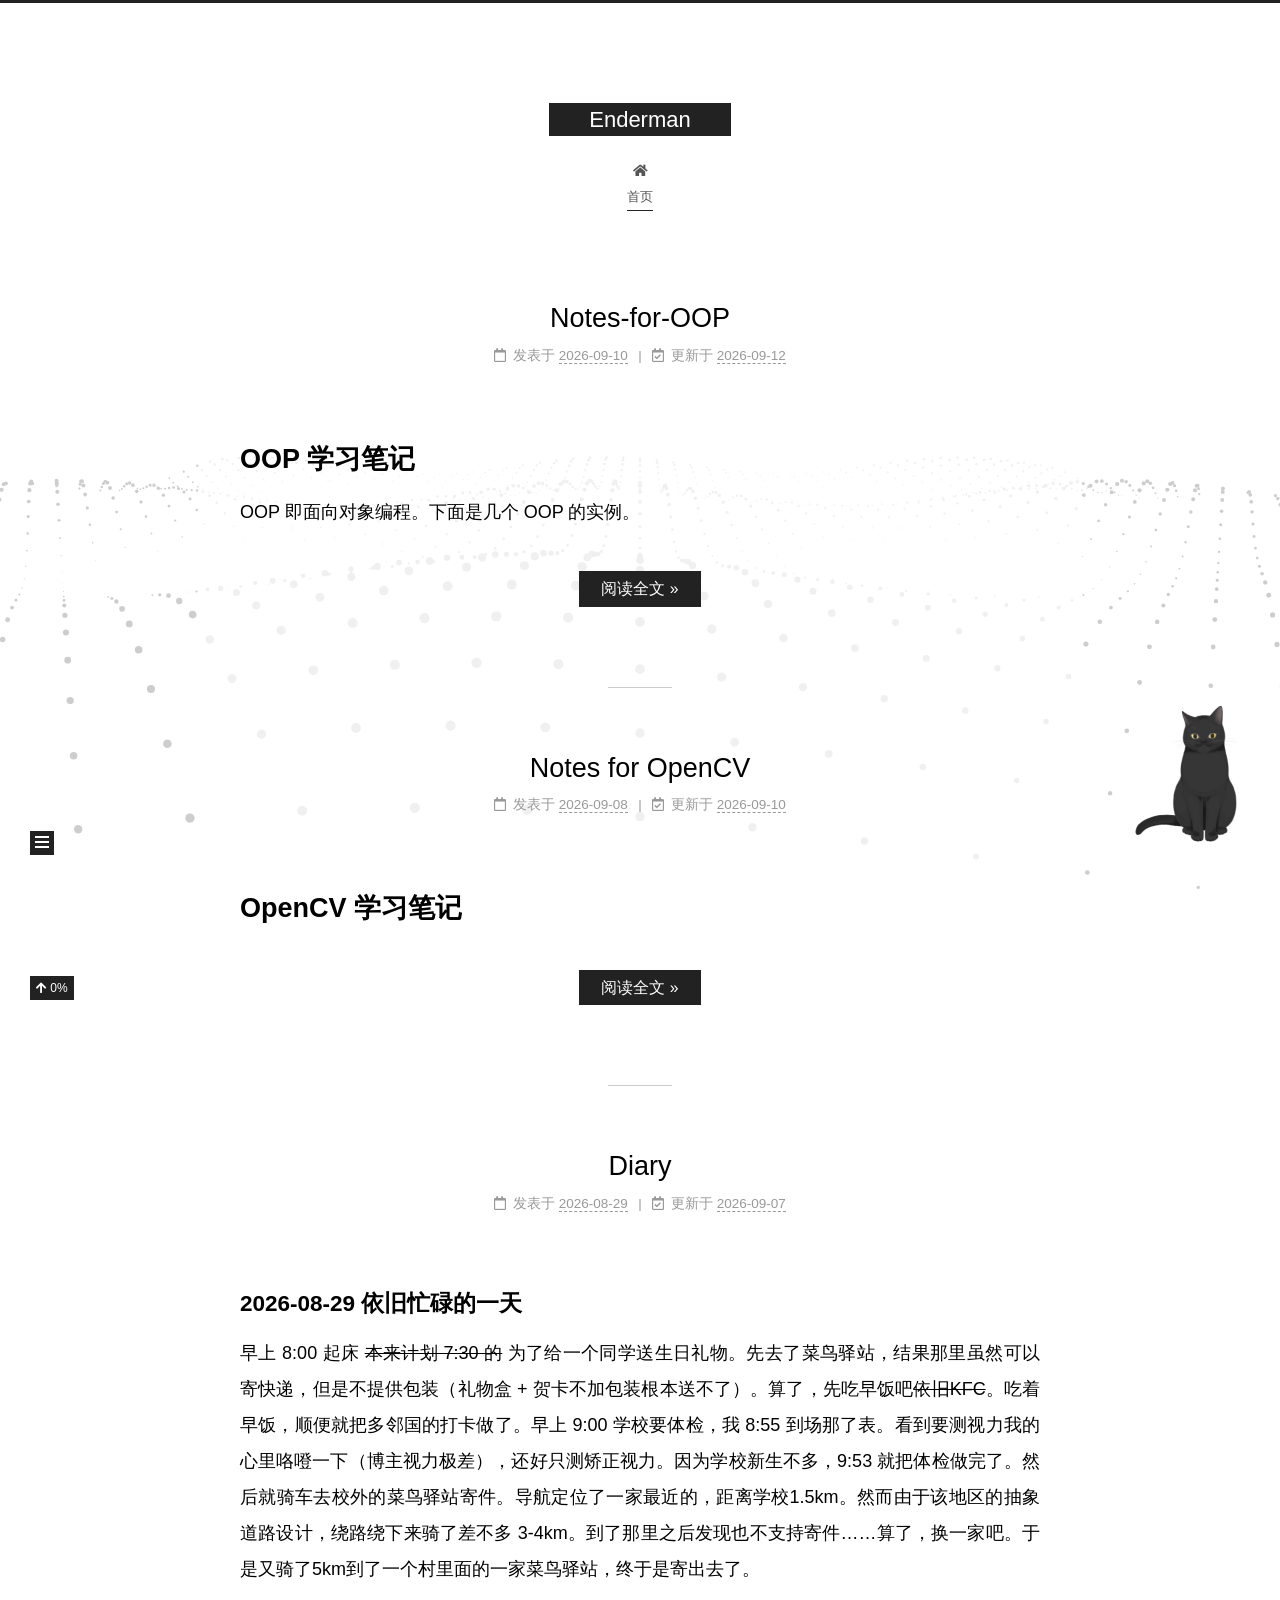
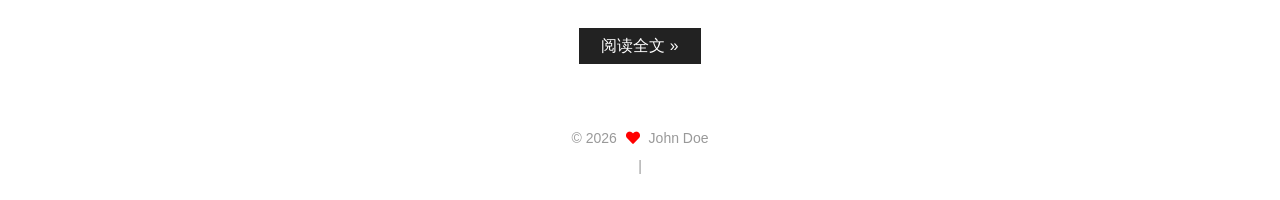
==== commit 6ae64e7a: "Site updated: 2026-09-12 14:50:12" ====
--- a/index.html
+++ b/index.html
@@ -141,7 +141,7 @@
   
   
   <article itemscope itemtype="http://schema.org/Article" class="post-block" lang="zh-CN">
-    <link itemprop="mainEntityOfPage" href="http://example.com/2026/09/08/Notes-for-OpenCV/">
+    <link itemprop="mainEntityOfPage" href="http://example.com/2026/09/10/Notes-for-OOP/">
 
     <span hidden itemprop="author" itemscope itemtype="http://schema.org/Person">
       <meta itemprop="image" content="/images/Enderman.jpg">
@@ -155,7 +155,7 @@
       <header class="post-header">
         <h2 class="post-title" itemprop="name headline">
           
-            <a href="/2026/09/08/Notes-for-OpenCV/" class="post-title-link" itemprop="url">Notes for OpenCV</a>
+            <a href="/2026/09/10/Notes-for-OOP/" class="post-title-link" itemprop="url">Notes-for-OOP</a>
         </h2>
 
         <div class="post-meta">
@@ -164,10 +164,16 @@
                 <i class="far fa-calendar"></i>
               </span>
               <span class="post-meta-item-text">发表于</span>
-              
-
-              <time title="创建时间：2026-09-08 09:50:00 / 修改时间：10:23:40" itemprop="dateCreated datePublished" datetime="2026-09-08T09:50:00+08:00">2026-09-08</time>
+
+              <time title="创建时间：2026-09-10 22:04:23" itemprop="dateCreated datePublished" datetime="2026-09-10T22:04:23+08:00">2026-09-10</time>
             </span>
+              <span class="post-meta-item">
+                <span class="post-meta-item-icon">
+                  <i class="far fa-calendar-check"></i>
+                </span>
+                <span class="post-meta-item-text">更新于</span>
+                <time title="修改时间：2026-09-12 14:50:06" itemprop="dateModified" datetime="2026-09-12T14:50:06+08:00">2026-09-12</time>
+              </span>
 
           
 
@@ -180,45 +186,87 @@
     <div class="post-body" itemprop="articleBody">
 
       
-          <h1 id="OpenCV-学习笔记"><a href="#OpenCV-学习笔记" class="headerlink" title="OpenCV 学习笔记"></a>OpenCV 学习笔记</h1><ol>
-<li><p><code>cv::Mat</code> 是重要容器类，储存图像矩阵（像素点阵）</p>
-</li>
-<li><p><code>cv::imread(&quot;path of the photo&quot;, cv::IMREAD_COLOR)</code>读取图片</p>
-</li>
-<li><p><code> cv::IMREAD_COLOR</code> 表示加载彩色图像（BGR 三通道），也可以写成 1</p>
-</li>
-<li><p>用 <code>image.empty()</code> 进行错误检查 </p>
-</li>
-<li><p><code> cv::imshow(&quot;title&quot;, (the Mat))</code>显示图片</p>
-</li>
-<li><p><code>cv::waitkey(0)</code> 无限等待键盘按键</p>
-</li>
-<li><p><code> cv::imwrite</code> 输出文件名</p>
-</li>
-<li><p><code> cv::destroyAllWindows()</code> 释放所有窗口</p>
-</li>
-<li><p>从相机中读取一帧</p>
-<figure class="highlight cpp"><table><tr><td class="gutter"><pre><span class="line">1</span><br><span class="line">2</span><br><span class="line">3</span><br></pre></td><td class="code"><pre><span class="line">cv::Mat image;</span><br><span class="line"><span class="function">cv::VideoCapture <span class="title">cap</span><span class="params">(<span class="number">0</span>)</span></span>;</span><br><span class="line">cap &gt;&gt; image;</span><br></pre></td></tr></table></figure>
-</li>
-<li><p>图像转化为 HSV 颜色空间（色调、饱和度、明度），并筛选 lower 到 upper 的指定颜色范围，范围内赋值 255（白色），范围外赋值 0（黑色）<br>   其中色调的范围为 $[0,180]$。对于红色需要特殊处理（写两个 <code>inrange</code>，然后用 <code>cv::bitwise_or</code> 将两个掩码合并）</p>
-</li>
-</ol>
-   <figure class="highlight cpp"><table><tr><td class="gutter"><pre><span class="line">1</span><br><span class="line">2</span><br></pre></td><td class="code"><pre><span class="line">cv::<span class="built_in">cvtColor</span>(image, hsv, cv::COLOR_BGR2HSV);</span><br><span class="line">cv::<span class="built_in">inRange</span>(hsv, lower, upper, mask);</span><br></pre></td></tr></table></figure>
-
-<ol start="11">
-<li><p><code> GaussianBlur</code> 为高斯滤波，对图像平滑处理以消除噪点，<code>cv::Size(num, num)</code> 代表卷积核大小，核越大，图像越模糊，其中 <code>num</code> 必须为奇数。<code>0</code> 代表标准差自动根据核的大小计算（也可以手动指定）。</p>
-<p><code> erode</code> 为腐蚀，把白色区域边界向内收缩，直观感受是白色物体变小，黑色区域变大，从而保留主体，去除白色噪点。</p>
-<p><code> dilate</code> 为膨胀，因为 <code>erode</code> 使图像缩小一圈，会影响轮廓检测准确性。膨胀的作用是把缩小的尺寸补回来。</p>
-<p>2、3 行通常一起使用。</p>
-<figure class="highlight cpp"><table><tr><td class="gutter"><pre><span class="line">1</span><br><span class="line">2</span><br><span class="line">3</span><br></pre></td><td class="code"><pre><span class="line">cv::<span class="built_in">GaussianBlur</span>(src, dst, cv::<span class="built_in">Size</span>(<span class="number">5</span>, <span class="number">5</span>), <span class="number">0</span>);</span><br><span class="line">cv::<span class="built_in">erode</span>(mask, mask, kernel);</span><br><span class="line">cv::<span class="built_in">dilate</span>(mask, mask, kernel);</span><br></pre></td></tr></table></figure>
-
-<p><code> kernel</code> 需要预先定义，语句为：</p>
-<figure class="highlight plaintext"><table><tr><td class="gutter"><pre><span class="line">1</span><br></pre></td><td class="code"><pre><span class="line">cv::Mat kernel = cv::getStructuringElement(cv::MORPH_RECT, cv::Size(3, 3));</span><br></pre></td></tr></table></figure>
-
-<p>其中 <code> MORPH_RECT</code> 意思为矩形核，也可以改为 <code>MORPH_CROSS</code>（十字）和 <code> MORPH_ELLIPSE</code>（椭圆）。</p>
-</li>
-</ol>
-
+          <h1 id="OOP-学习笔记"><a href="#OOP-学习笔记" class="headerlink" title="OOP 学习笔记"></a>OOP 学习笔记</h1><p>OOP 即面向对象编程。下面是几个 OOP 的实例。</p>
+          <!--noindex-->
+            <div class="post-button">
+              <a class="btn" href="/2026/09/10/Notes-for-OOP/#more" rel="contents">
+                阅读全文 &raquo;
+              </a>
+            </div>
+          <!--/noindex-->
+        
+      
+    </div>
+
+    
+    
+    
+      <footer class="post-footer">
+        <div class="post-eof"></div>
+      </footer>
+  </article>
+  
+  
+  
+
+      
+  
+  
+  <article itemscope itemtype="http://schema.org/Article" class="post-block" lang="zh-CN">
+    <link itemprop="mainEntityOfPage" href="http://example.com/2026/09/08/Notes-for-OpenCV/">
+
+    <span hidden itemprop="author" itemscope itemtype="http://schema.org/Person">
+      <meta itemprop="image" content="/images/Enderman.jpg">
+      <meta itemprop="name" content="John Doe">
+      <meta itemprop="description" content="">
+    </span>
+
+    <span hidden itemprop="publisher" itemscope itemtype="http://schema.org/Organization">
+      <meta itemprop="name" content="Enderman">
+    </span>
+      <header class="post-header">
+        <h2 class="post-title" itemprop="name headline">
+          
+            <a href="/2026/09/08/Notes-for-OpenCV/" class="post-title-link" itemprop="url">Notes for OpenCV</a>
+        </h2>
+
+        <div class="post-meta">
+            <span class="post-meta-item">
+              <span class="post-meta-item-icon">
+                <i class="far fa-calendar"></i>
+              </span>
+              <span class="post-meta-item-text">发表于</span>
+
+              <time title="创建时间：2026-09-08 09:50:00" itemprop="dateCreated datePublished" datetime="2026-09-08T09:50:00+08:00">2026-09-08</time>
+            </span>
+              <span class="post-meta-item">
+                <span class="post-meta-item-icon">
+                  <i class="far fa-calendar-check"></i>
+                </span>
+                <span class="post-meta-item-text">更新于</span>
+                <time title="修改时间：2026-09-10 22:02:47" itemprop="dateModified" datetime="2026-09-10T22:02:47+08:00">2026-09-10</time>
+              </span>
+
+          
+
+        </div>
+      </header>
+
+    
+    
+    
+    <div class="post-body" itemprop="articleBody">
+
+      
+          <h1 id="OpenCV-学习笔记"><a href="#OpenCV-学习笔记" class="headerlink" title="OpenCV 学习笔记"></a>OpenCV 学习笔记</h1>
+          <!--noindex-->
+            <div class="post-button">
+              <a class="btn" href="/2026/09/08/Notes-for-OpenCV/#more" rel="contents">
+                阅读全文 &raquo;
+              </a>
+            </div>
+          <!--/noindex-->
+        
       
     </div>
 
@@ -372,12 +420,12 @@
   <nav class="site-state">
       <div class="site-state-item site-state-posts">
           <a href="/archives">
-          <span class="site-state-item-count">2</span>
+          <span class="site-state-item-count">3</span>
           <span class="site-state-item-name">日志</span>
         </a>
       </div>
       <div class="site-state-item site-state-tags">
-        <span class="site-state-item-count">2</span>
+        <span class="site-state-item-count">3</span>
         <span class="site-state-item-name">标签</span>
       </div>
   </nav>
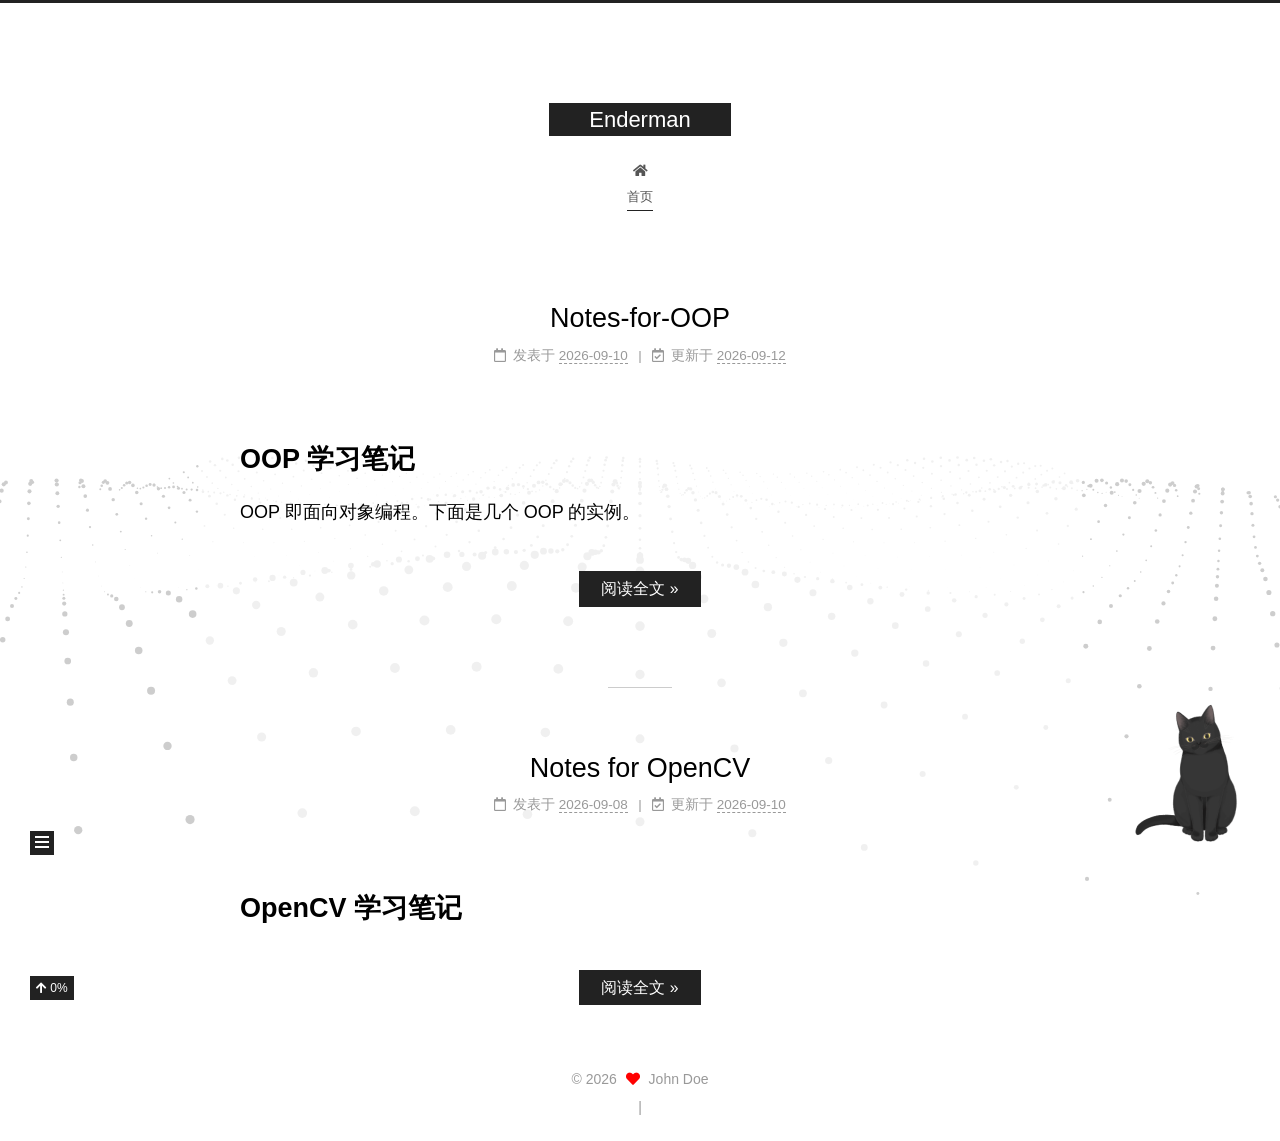
==== commit 8c14619f: "Site updated: 2026-09-12 14:51:42" ====
--- a/index.html
+++ b/index.html
@@ -262,78 +262,6 @@
           <!--noindex-->
             <div class="post-button">
               <a class="btn" href="/2026/09/08/Notes-for-OpenCV/#more" rel="contents">
-                阅读全文 &raquo;
-              </a>
-            </div>
-          <!--/noindex-->
-        
-      
-    </div>
-
-    
-    
-    
-      <footer class="post-footer">
-        <div class="post-eof"></div>
-      </footer>
-  </article>
-  
-  
-  
-
-      
-  
-  
-  <article itemscope itemtype="http://schema.org/Article" class="post-block" lang="zh-CN">
-    <link itemprop="mainEntityOfPage" href="http://example.com/2026/08/29/Diary/">
-
-    <span hidden itemprop="author" itemscope itemtype="http://schema.org/Person">
-      <meta itemprop="image" content="/images/Enderman.jpg">
-      <meta itemprop="name" content="John Doe">
-      <meta itemprop="description" content="">
-    </span>
-
-    <span hidden itemprop="publisher" itemscope itemtype="http://schema.org/Organization">
-      <meta itemprop="name" content="Enderman">
-    </span>
-      <header class="post-header">
-        <h2 class="post-title" itemprop="name headline">
-          
-            <a href="/2026/08/29/Diary/" class="post-title-link" itemprop="url">Diary</a>
-        </h2>
-
-        <div class="post-meta">
-            <span class="post-meta-item">
-              <span class="post-meta-item-icon">
-                <i class="far fa-calendar"></i>
-              </span>
-              <span class="post-meta-item-text">发表于</span>
-
-              <time title="创建时间：2026-08-29 15:59:27" itemprop="dateCreated datePublished" datetime="2026-08-29T15:59:27+08:00">2026-08-29</time>
-            </span>
-              <span class="post-meta-item">
-                <span class="post-meta-item-icon">
-                  <i class="far fa-calendar-check"></i>
-                </span>
-                <span class="post-meta-item-text">更新于</span>
-                <time title="修改时间：2026-09-07 16:21:07" itemprop="dateModified" datetime="2026-09-07T16:21:07+08:00">2026-09-07</time>
-              </span>
-
-          
-
-        </div>
-      </header>
-
-    
-    
-    
-    <div class="post-body" itemprop="articleBody">
-
-      
-          <h3 id="2026-08-29-依旧忙碌的一天"><a href="#2026-08-29-依旧忙碌的一天" class="headerlink" title="2026-08-29 依旧忙碌的一天"></a>2026-08-29 依旧忙碌的一天</h3><p>早上 8:00 起床 <del>本来计划 7:30 的</del> 为了给一个同学送生日礼物。先去了菜鸟驿站，结果那里虽然可以寄快递，但是不提供包装（礼物盒 + 贺卡不加包装根本送不了）。算了，先吃早饭吧<del>依旧KFC</del>。吃着早饭，顺便就把多邻国的打卡做了。早上 9:00 学校要体检，我 8:55 到场那了表。看到要测视力我的心里咯噔一下（博主视力极差），还好只测矫正视力。因为学校新生不多，9:53 就把体检做完了。然后就骑车去校外的菜鸟驿站寄件。导航定位了一家最近的，距离学校1.5km。然而由于该地区的抽象道路设计，绕路绕下来骑了差不多 3-4km。到了那里之后发现也不支持寄件……算了，换一家吧。于是又骑了5km到了一个村里面的一家菜鸟驿站，终于是寄出去了。</p>
-          <!--noindex-->
-            <div class="post-button">
-              <a class="btn" href="/2026/08/29/Diary/#more" rel="contents">
                 阅读全文 &raquo;
               </a>
             </div>
@@ -420,12 +348,12 @@
   <nav class="site-state">
       <div class="site-state-item site-state-posts">
           <a href="/archives">
-          <span class="site-state-item-count">3</span>
+          <span class="site-state-item-count">2</span>
           <span class="site-state-item-name">日志</span>
         </a>
       </div>
       <div class="site-state-item site-state-tags">
-        <span class="site-state-item-count">3</span>
+        <span class="site-state-item-count">2</span>
         <span class="site-state-item-name">标签</span>
       </div>
   </nav>
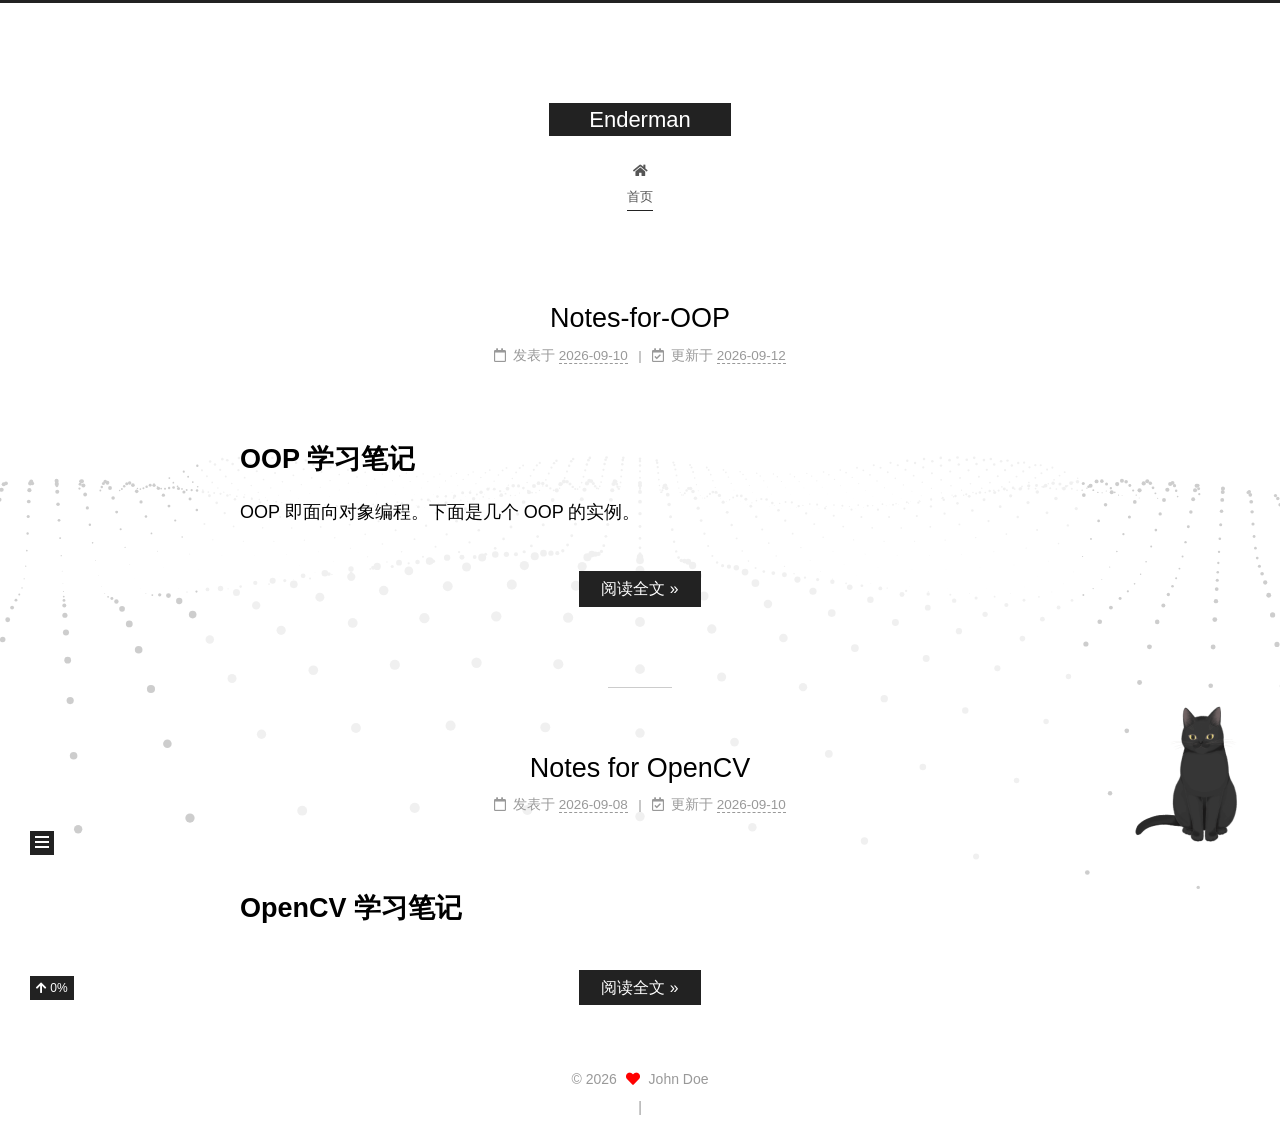
==== commit 1cf82f1d: "Site updated: 2026-09-12 15:13:33" ====
--- a/index.html
+++ b/index.html
@@ -186,7 +186,8 @@
     <div class="post-body" itemprop="articleBody">
 
       
-          <h1 id="OOP-学习笔记"><a href="#OOP-学习笔记" class="headerlink" title="OOP 学习笔记"></a>OOP 学习笔记</h1><p>OOP 即面向对象编程。下面是几个 OOP 的实例。</p>
+          <h1 id="oop-学习笔记">OOP 学习笔记</h1>
+<p>OOP 即面向对象编程。下面是几个 OOP 的实例。</p>
           <!--noindex-->
             <div class="post-button">
               <a class="btn" href="/2026/09/10/Notes-for-OOP/#more" rel="contents">
@@ -258,7 +259,7 @@
     <div class="post-body" itemprop="articleBody">
 
       
-          <h1 id="OpenCV-学习笔记"><a href="#OpenCV-学习笔记" class="headerlink" title="OpenCV 学习笔记"></a>OpenCV 学习笔记</h1>
+          <h1 id="opencv-学习笔记">OpenCV 学习笔记</h1>
           <!--noindex-->
             <div class="post-button">
               <a class="btn" href="/2026/09/08/Notes-for-OpenCV/#more" rel="contents">
--- a/css/main.css
+++ b/css/main.css
@@ -18,6 +18,34 @@
   --btn-default-hover-color: #222;
   --btn-default-hover-border-color: #222;
 }
+@media (prefers-color-scheme: dark) {
+  :root {
+    --body-bg-color: #282828;
+    --content-bg-color: #333;
+    --card-bg-color: #555;
+    --text-color: #ccc;
+    --blockquote-color: #bbb;
+    --link-color: #ccc;
+    --link-hover-color: #eee;
+    --brand-color: #ddd;
+    --brand-hover-color: #ddd;
+    --table-row-odd-bg-color: #282828;
+    --table-row-hover-bg-color: #363636;
+    --menu-item-bg-color: #555;
+    --btn-default-bg: #222;
+    --btn-default-color: #ccc;
+    --btn-default-border-color: #555;
+    --btn-default-hover-bg: #666;
+    --btn-default-hover-color: #ccc;
+    --btn-default-hover-border-color: #666;
+  }
+  img {
+    opacity: 0.75;
+  }
+  img:hover {
+    opacity: 0.9;
+  }
+}
 html {
   line-height: 1.15; /* 1 */
   -webkit-text-size-adjust: 100%; /* 2 */
@@ -1168,7 +1196,7 @@
 }
 .links-of-author a::before,
 .links-of-author span.exturl::before {
-  background: #75a2ff;
+  background: #d76fe2;
   border-radius: 50%;
   content: ' ';
   display: inline-block;
